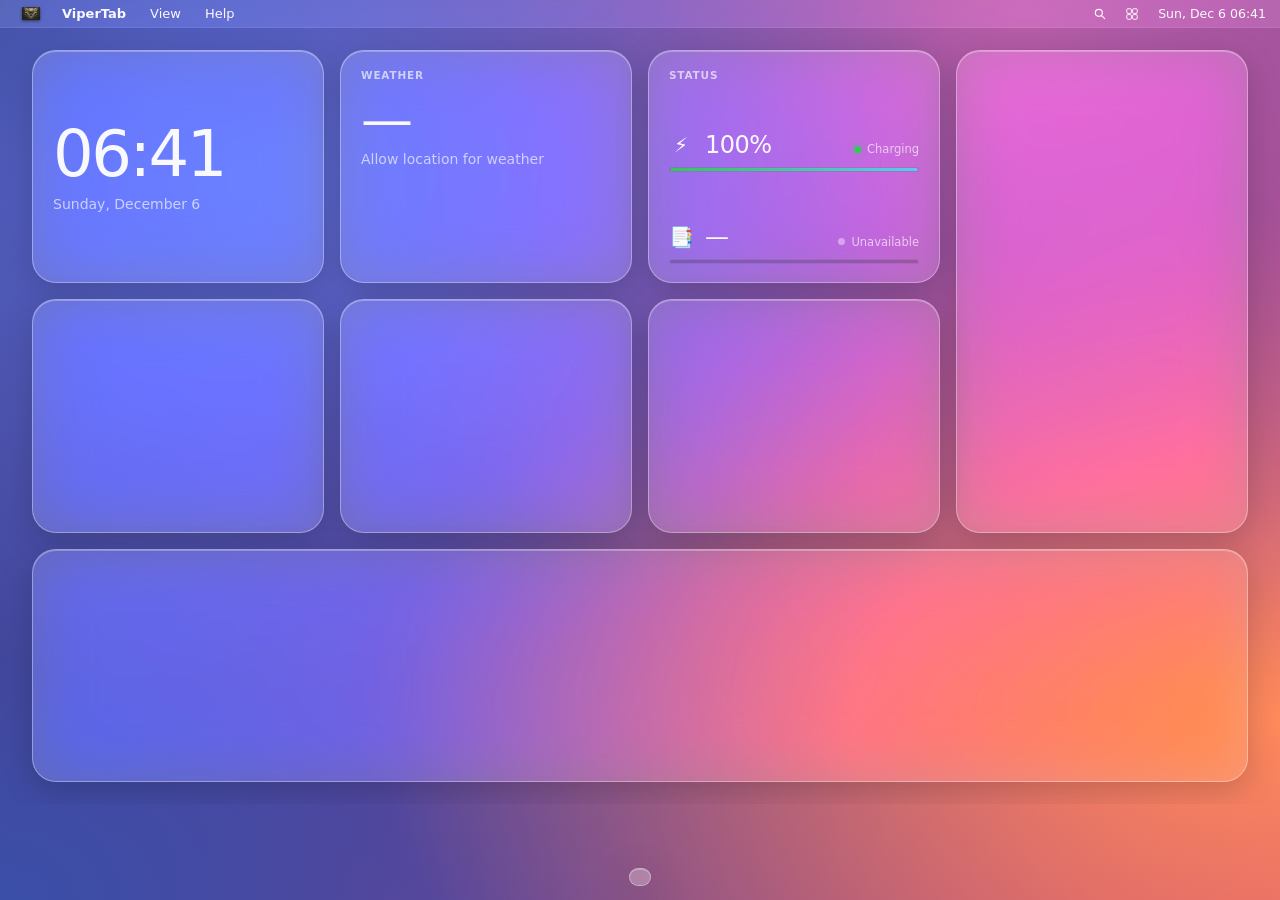
==== newtab.html @ 9b6b4aed "Initial commit: ViperTab v1.2.1" ====
<!DOCTYPE html>
<html lang="en" data-theme="glass">
<head>
    <meta charset="UTF-8">
    <title>New Tab</title>
    <link rel="icon" type="image/png" href="icons/favicon.png">
    <link rel="stylesheet" href="style.css">
</head>
<body>
    <div class="wallpaper" id="wallpaper"></div>

    <header class="menu-bar">
        <div class="menu-left">
            <button class="menu-item apple-btn" id="apple-btn" title="ViperShard">
                <img src="icons/vipershard-logo.png" class="brand-logo" alt="ViperShard">
            </button>
            <button class="menu-item bold" id="brand-btn">ViperTab</button>
            <button class="menu-item" data-menu="view">View</button>
            <button class="menu-item" data-menu="help">Help</button>
        </div>
        <div class="menu-right">
            <button class="menu-icon" id="search-btn" title="Spotlight (press /)">
                <svg viewBox="0 0 24 24" width="14" height="14" aria-hidden="true">
                    <path fill="none" stroke="currentColor" stroke-width="2" stroke-linecap="round" d="M10 4a6 6 0 1 0 0 12 6 6 0 0 0 0-12zm0 0v0m4.5 10.5L20 20"/>
                </svg>
            </button>
            <button class="menu-icon" id="control-btn" title="Control Center">
                <svg viewBox="0 0 24 24" width="14" height="14" aria-hidden="true">
                    <rect x="3" y="3" width="8" height="8" rx="2" fill="none" stroke="currentColor" stroke-width="1.6"/>
                    <rect x="13" y="3" width="8" height="8" rx="2" fill="none" stroke="currentColor" stroke-width="1.6"/>
                    <rect x="3" y="13" width="8" height="8" rx="2" fill="none" stroke="currentColor" stroke-width="1.6"/>
                    <rect x="13" y="13" width="8" height="8" rx="2" fill="none" stroke="currentColor" stroke-width="1.6"/>
                </svg>
            </button>
            <span class="menu-clock" id="menu-clock">—</span>
        </div>
    </header>

    <div class="dropdown-menu" id="menu-view" hidden>
        <button class="menu-row" data-action="theme-cycle"><span>Cycle Theme</span><span class="kbd" id="theme-current">Glass</span></button>
        <button class="menu-row" data-action="time-toggle"><span>Toggle 12 / 24-Hour</span><span class="kbd" id="time-current">24h</span></button>
        <button class="menu-row" data-action="temp-toggle"><span>Toggle °F / °C</span><span class="kbd" id="temp-current">°F</span></button>
        <div class="menu-sep"></div>
        <button class="menu-row" data-action="widgets"><span>Edit Widgets…</span></button>
        <button class="menu-row" data-action="visualizer-toggle"><span>Toggle Sound Visualizer</span></button>
        <button class="menu-row" data-action="reset-wallpaper"><span>Reset Wallpaper</span></button>
        <div class="menu-sep"></div>
        <button class="menu-row" data-action="settings-open"><span>Control Center…</span></button>
    </div>

    <div class="dropdown-menu" id="menu-help" hidden>
        <button class="menu-row" data-action="shortcuts"><span>Keyboard Shortcuts</span><span class="kbd">/</span></button>
        <button class="menu-row" data-action="spotlight"><span>Open Spotlight</span><span class="kbd">⌘K</span></button>
        <div class="menu-sep"></div>
        <button class="menu-row" data-action="tips"><span>Tips & Features</span></button>
        <button class="menu-row" data-action="about"><span>About ViperTab</span></button>
    </div>

    <div class="overlay info-overlay" id="info-modal" hidden>
        <div class="info-box">
            <div class="info-header">
                <span id="info-title">Title</span>
                <button class="info-close" id="info-close" title="Close">×</button>
            </div>
            <div class="info-body" id="info-body"></div>
        </div>
    </div>

    <div class="update-banner" id="update-banner" hidden>
        <span class="badge">Update</span>
        <span class="upd-msg">A new version is available</span>
        <span class="upd-version">v—</span>
        <a class="upd-link" href="#" target="_blank" rel="noopener noreferrer">Download →</a>
        <button class="upd-close" title="Dismiss">×</button>
    </div>

    <main class="desktop">
        <div class="widget-grid">
            <section class="widget" data-slot="slot1"></section>
            <section class="widget" data-slot="slot2"></section>
            <section class="widget" data-slot="slot3"></section>
            <section class="widget" data-slot="slot4"></section>
            <section class="widget" data-slot="slot5"></section>
            <section class="widget" data-slot="slot6"></section>
            <section class="widget" data-slot="slot7"></section>
            <section class="widget" data-slot="slot8"></section>
        </div>
    </main>

    <nav class="dock" id="dock"></nav>

    <div class="overlay spotlight-overlay" id="spotlight" hidden>
        <div class="spotlight-box">
            <input type="text" id="spotlight-input" placeholder="Spotlight Search" autocomplete="off" spellcheck="false">
            <ul id="spotlight-results"></ul>
        </div>
    </div>

    <div class="overlay settings-overlay" id="settings" hidden>
        <div class="settings-box">
            <div class="settings-header">
                <img src="icons/vipershard-logo.png" class="settings-logo" alt="">
                <span>Control Center</span>
            </div>

            <div class="setting-row">
                <label>Widgets</label>
                <div class="widget-picker" id="widget-picker"></div>
                <div class="row-actions" style="margin-top:8px;">
                    <button id="layout-reset">Reset Default Layout</button>
                </div>
            </div>

            <div class="setting-row">
                <label>Theme</label>
                <div class="seg-toggle" id="theme-toggle">
                    <button data-theme="glass">Glass</button>
                    <button data-theme="light">Light</button>
                    <button data-theme="oled">OLED</button>
                </div>
            </div>

            <div class="setting-row">
                <label>Wallpaper</label>
                <div class="wallpaper-grid" id="wallpaper-grid"></div>
                <div class="row-actions" style="margin-top:8px;">
                    <button id="wallpaper-upload-btn">Upload Image</button>
                </div>
                <input type="file" id="wallpaper-file" accept="image/*" hidden>
            </div>

            <div class="setting-row">
                <label>Dock Items</label>
                <ul id="dock-editor"></ul>
                <button id="dock-add" class="add-btn">+ Add Item</button>
            </div>

            <div class="setting-row">
                <label>Time Format</label>
                <div class="seg-toggle" id="time-format">
                    <button data-fmt="24">24h</button>
                    <button data-fmt="12">12h</button>
                </div>
            </div>

            <div class="setting-row">
                <label>Temperature Unit</label>
                <div class="seg-toggle" id="temp-unit">
                    <button data-unit="fahrenheit">°F</button>
                    <button data-unit="celsius">°C</button>
                </div>
            </div>

            <div class="settings-footer">
                <span>ViperTab v1.2.0</span>
                <span class="hint">Press <kbd>/</kbd> for Spotlight</span>
            </div>
        </div>
    </div>

    <script src="script.js"></script>
</body>
</html>
---- style.css ----
/* === ViperTab — Apple Glass UI === */

* { box-sizing: border-box; }

:root {
    --glass-bg: rgba(255, 255, 255, 0.18);
    --glass-bg-strong: rgba(255, 255, 255, 0.28);
    --glass-border: rgba(255, 255, 255, 0.35);
    --glass-border-soft: rgba(255, 255, 255, 0.18);
    --text: rgba(255, 255, 255, 0.96);
    --text-dim: rgba(255, 255, 255, 0.65);
    --text-faint: rgba(255, 255, 255, 0.4);
    --shadow-md: 0 8px 32px rgba(0, 0, 0, 0.18);
    --shadow-lg: 0 18px 50px rgba(0, 0, 0, 0.32);
    --inner-glow: inset 0 1px 0 rgba(255, 255, 255, 0.28);
    --canvas-bg: rgba(0, 0, 0, 0.18);
    --canvas-border: rgba(255, 255, 255, 0.12);
    --radius-lg: 24px;
    --radius-md: 14px;
    --radius-sm: 8px;
    --accent: #ff9f0a;
}

[data-theme="light"] {
    --glass-bg: rgba(255, 255, 255, 0.55);
    --glass-bg-strong: rgba(255, 255, 255, 0.72);
    --glass-border: rgba(255, 255, 255, 0.7);
    --glass-border-soft: rgba(255, 255, 255, 0.4);
    --text: rgba(20, 20, 24, 0.88);
    --text-dim: rgba(20, 20, 24, 0.6);
    --text-faint: rgba(20, 20, 24, 0.35);
    --shadow-md: 0 8px 32px rgba(0, 0, 0, 0.12);
    --shadow-lg: 0 18px 50px rgba(0, 0, 0, 0.18);
    --inner-glow: inset 0 1px 0 rgba(255, 255, 255, 0.7);
    --canvas-bg: rgba(0, 0, 0, 0.06);
    --canvas-border: rgba(0, 0, 0, 0.08);
}

[data-theme="oled"] {
    --glass-bg: rgba(28, 28, 30, 0.58);
    --glass-bg-strong: rgba(28, 28, 30, 0.78);
    --glass-border: rgba(255, 255, 255, 0.07);
    --glass-border-soft: rgba(255, 255, 255, 0.04);
    --text: rgba(255, 255, 255, 0.92);
    --text-dim: rgba(255, 255, 255, 0.5);
    --text-faint: rgba(255, 255, 255, 0.3);
    --shadow-md: 0 8px 32px rgba(0, 0, 0, 0.6);
    --shadow-lg: 0 18px 50px rgba(0, 0, 0, 0.8);
    --inner-glow: inset 0 1px 0 rgba(255, 255, 255, 0.04);
    --canvas-bg: rgba(0, 0, 0, 0.4);
    --canvas-border: rgba(255, 255, 255, 0.05);
}

body {
    margin: 0;
    height: 100vh;
    overflow: hidden;
    color: var(--text);
    font-family: -apple-system, BlinkMacSystemFont, "SF Pro Display", "SF Pro Text", "Helvetica Neue", system-ui, sans-serif;
    -webkit-font-smoothing: antialiased;
    user-select: none;
}

/* === Glass form controls — overrides native browser rendering === */
input, select, textarea, button {
    font-family: inherit;
    color: inherit;
}

/* Text inputs */
input[type="text"],
input[type="url"],
input[type="search"],
input[type="email"],
input[type="number"],
input[type="password"],
textarea {
    appearance: none;
    -webkit-appearance: none;
    background: var(--glass-bg-strong);
    border: 1px solid var(--glass-border-soft);
    border-radius: 8px;
    padding: 7px 11px;
    font-size: 13px;
    transition: border-color 0.15s, box-shadow 0.15s;
}
input[type="text"]::placeholder,
input[type="url"]::placeholder,
input[type="search"]::placeholder,
input[type="email"]::placeholder,
textarea::placeholder {
    color: var(--text-faint);
}
input:focus,
textarea:focus,
select:focus {
    outline: none;
    border-color: rgba(72, 137, 240, 0.6);
    box-shadow: 0 0 0 3px rgba(72, 137, 240, 0.18);
}

/* Selects — glass closed state, custom chevron */
select {
    appearance: none;
    -webkit-appearance: none;
    background-color: var(--glass-bg-strong);
    background-image: url("data:image/svg+xml;utf8,<svg xmlns='http://www.w3.org/2000/svg' viewBox='0 0 12 12'><path fill='rgba(255,255,255,0.55)' d='M2.5 4.5L6 8l3.5-3.5z'/></svg>");
    background-repeat: no-repeat;
    background-position: right 8px center;
    background-size: 10px 10px;
    border: 1px solid var(--glass-border-soft);
    border-radius: 8px;
    padding: 6px 26px 6px 11px;
    font-size: 12.5px;
    cursor: pointer;
    transition: border-color 0.15s, background-color 0.15s;
}
select:hover { background-color: var(--glass-border); }
[data-theme="light"] select {
    background-image: url("data:image/svg+xml;utf8,<svg xmlns='http://www.w3.org/2000/svg' viewBox='0 0 12 12'><path fill='rgba(20,20,24,0.55)' d='M2.5 4.5L6 8l3.5-3.5z'/></svg>");
}
select option {
    background: #1c1c1e;
    color: rgba(255, 255, 255, 0.95);
    padding: 6px;
}
[data-theme="light"] select option { background: #f5f5f7; color: rgba(20, 20, 24, 0.92); }

/* Checkboxes */
input[type="checkbox"] {
    appearance: none;
    -webkit-appearance: none;
    width: 16px; height: 16px;
    border: 1px solid var(--glass-border);
    border-radius: 4px;
    background: var(--glass-bg-strong);
    cursor: pointer;
    display: inline-flex;
    align-items: center;
    justify-content: center;
    flex-shrink: 0;
    position: relative;
    transition: background 0.15s, border-color 0.15s;
}
input[type="checkbox"]:hover { border-color: var(--glass-border); }
input[type="checkbox"]:checked {
    background: #34c759;
    border-color: #34c759;
}
input[type="checkbox"]:checked::after {
    content: '';
    width: 5px;
    height: 9px;
    border: solid #fff;
    border-width: 0 2px 2px 0;
    transform: rotate(45deg) translate(-1px, -1px);
}

/* Buttons get a cursor by default; specific button styles handle the rest */
button { cursor: pointer; }

/* === Wallpaper === */
.wallpaper {
    position: fixed;
    inset: 0;
    z-index: -1;
    background:
        radial-gradient(at 20% 20%, #5b6bd6 0%, transparent 50%),
        radial-gradient(at 80% 0%, #b85ea8 0%, transparent 55%),
        radial-gradient(at 100% 80%, #ff8a5b 0%, transparent 50%),
        radial-gradient(at 0% 100%, #3a4ea8 0%, transparent 60%),
        linear-gradient(135deg, #2a3878 0%, #6d3a8e 50%, #c84a78 100%);
    background-size: cover;
    background-position: center;
    background-repeat: no-repeat;
    transition: background-image 0.4s ease;
}

/* === Menu bar === */
.menu-bar {
    position: fixed;
    top: 0; left: 0; right: 0;
    height: 28px;
    display: flex;
    align-items: center;
    justify-content: space-between;
    padding: 0 14px;
    background: rgba(255, 255, 255, 0.12);
    backdrop-filter: blur(40px) saturate(180%);
    -webkit-backdrop-filter: blur(40px) saturate(180%);
    border-bottom: 1px solid rgba(255, 255, 255, 0.08);
    font-size: 13px;
    z-index: 100;
}
[data-theme="light"] .menu-bar { background: rgba(255, 255, 255, 0.5); border-bottom-color: rgba(0,0,0,0.06); }
[data-theme="oled"] .menu-bar { background: rgba(20, 20, 22, 0.7); border-bottom-color: rgba(255,255,255,0.06); }

.menu-left, .menu-right { display: flex; align-items: center; gap: 4px; }

.menu-item, .menu-icon, .apple-btn {
    background: transparent;
    border: none;
    color: inherit;
    font: inherit;
    padding: 3px 10px;
    border-radius: 5px;
    cursor: pointer;
    display: flex;
    align-items: center;
    gap: 6px;
    transition: background 0.15s;
}
.menu-item.bold { font-weight: 600; }
.menu-item:hover, .menu-icon:hover, .apple-btn:hover {
    background: var(--glass-bg-strong);
}
.menu-item.open {
    background: rgba(72, 137, 240, 0.85);
    color: #fff;
}
.menu-icon { padding: 4px 7px; }

.menu-clock {
    margin-left: 8px;
    font-variant-numeric: tabular-nums;
    font-size: 12.5px;
}

/* === Menu bar dropdowns === */
.dropdown-menu {
    position: fixed;
    top: 30px;
    background: var(--glass-bg-strong);
    backdrop-filter: blur(40px) saturate(200%);
    -webkit-backdrop-filter: blur(40px) saturate(200%);
    border: 1px solid var(--glass-border);
    border-radius: 9px;
    box-shadow: 0 12px 40px rgba(0, 0, 0, 0.35), var(--inner-glow);
    padding: 5px;
    min-width: 240px;
    z-index: 150;
    animation: ddIn 0.12s cubic-bezier(0.2, 0.8, 0.2, 1);
}
.dropdown-menu[hidden] { display: none; }
@keyframes ddIn {
    from { opacity: 0; transform: translateY(-4px); }
    to   { opacity: 1; transform: translateY(0); }
}

.menu-row {
    display: flex;
    align-items: center;
    justify-content: space-between;
    width: 100%;
    background: transparent;
    border: none;
    color: inherit;
    font: inherit;
    font-size: 13px;
    padding: 5px 12px;
    border-radius: 5px;
    cursor: pointer;
    text-align: left;
    gap: 16px;
}
.menu-row:hover {
    background: rgba(72, 137, 240, 0.92);
    color: #fff;
}
.menu-row:hover .kbd {
    color: rgba(255, 255, 255, 0.85);
    background: rgba(255, 255, 255, 0.18);
    border-color: rgba(255, 255, 255, 0.25);
}
.menu-row .kbd {
    font-family: ui-monospace, "SF Mono", Menlo, monospace;
    font-size: 11px;
    color: var(--text-faint);
    padding: 1px 6px;
    border-radius: 3px;
    background: var(--glass-border);
    border: 1px solid var(--glass-border-soft);
    flex-shrink: 0;
}
.menu-sep {
    height: 1px;
    background: var(--glass-border-soft);
    margin: 5px 8px;
}

/* Info modal (Shortcuts / About / Tips) */
.info-overlay {
    background: rgba(0, 0, 0, 0.42);
    backdrop-filter: blur(14px);
    display: flex;
    align-items: center;
    justify-content: center;
    z-index: 250;
    animation: fade 0.18s ease;
}
.info-overlay[hidden] { display: none; }

.info-box {
    width: 480px;
    max-width: 90vw;
    max-height: 75vh;
    background: var(--glass-bg-strong);
    backdrop-filter: blur(50px) saturate(200%);
    -webkit-backdrop-filter: blur(50px) saturate(200%);
    border: 1px solid var(--glass-border);
    border-radius: 16px;
    box-shadow: var(--shadow-lg), var(--inner-glow);
    overflow: hidden;
    display: flex;
    flex-direction: column;
}
.info-header {
    display: flex;
    justify-content: space-between;
    align-items: center;
    padding: 14px 18px;
    border-bottom: 1px solid var(--glass-border-soft);
    font-weight: 600;
    font-size: 14px;
}
.info-close {
    background: transparent;
    border: none;
    color: inherit;
    font-size: 20px;
    line-height: 1;
    cursor: pointer;
    width: 26px; height: 26px;
    border-radius: 50%;
    display: flex;
    align-items: center;
    justify-content: center;
    padding: 0;
}
.info-close:hover { background: var(--glass-border); }
.info-body {
    padding: 22px 24px;
    overflow-y: auto;
    flex: 1;
}

.shortcut-table { width: 100%; border-collapse: collapse; }
.shortcut-table td { padding: 7px 0; font-size: 13px; vertical-align: middle; }
.shortcut-table td:first-child { width: 200px; color: var(--text-dim); }
.shortcut-table kbd {
    padding: 2px 8px;
    background: var(--glass-border);
    border-radius: 5px;
    font-family: ui-monospace, "SF Mono", Menlo, monospace;
    font-size: 11.5px;
    border: 1px solid var(--glass-border-soft);
    margin-right: 4px;
    color: var(--text);
}

.about-content { text-align: center; }
.about-logo {
    width: 140px;
    margin-bottom: 14px;
    filter: drop-shadow(0 4px 14px rgba(0, 0, 0, 0.4));
}
.about-content h3 { margin: 0 0 6px; font-size: 18px; font-weight: 600; }
.about-content p { font-size: 13px; color: var(--text-dim); margin: 4px 0; line-height: 1.5; }
.about-content .about-meta { color: var(--text-faint); font-size: 12px; margin-top: 14px; }

.tips-list { list-style: none; padding: 0; margin: 0; }
.tips-list li {
    padding: 8px 0;
    font-size: 13px;
    color: var(--text-dim);
    border-bottom: 1px solid var(--glass-border-soft);
}
.tips-list li:last-child { border-bottom: none; }
.tips-list strong { color: var(--text); font-weight: 600; margin-right: 6px; }

/* === Desktop === */
.desktop {
    position: fixed;
    inset: 28px 0 96px 0;
    overflow: hidden;
    padding: 22px 32px;
    display: flex;
    justify-content: center;
}

.widget-grid {
    display: grid;
    grid-template-columns: repeat(4, 1fr);
    grid-template-rows: 1fr 1fr 1fr;
    grid-template-areas:
        "slot1 slot2 slot3 slot4"
        "slot5 slot6 slot7 slot4"
        "slot8 slot8 slot8 slot8";
    gap: 16px;
    max-width: 1500px;
    width: 100%;
    height: 100%;
}

[data-slot="slot1"] { grid-area: slot1; }
[data-slot="slot2"] { grid-area: slot2; }
[data-slot="slot3"] { grid-area: slot3; }
[data-slot="slot4"] { grid-area: slot4; }
[data-slot="slot5"] { grid-area: slot5; }
[data-slot="slot6"] { grid-area: slot6; }
[data-slot="slot7"] { grid-area: slot7; }
[data-slot="slot8"] { grid-area: slot8; }

/* === Glass widget === */
.widget {
    background: var(--glass-bg);
    backdrop-filter: blur(30px) saturate(180%);
    -webkit-backdrop-filter: blur(30px) saturate(180%);
    border: 1px solid var(--glass-border);
    border-radius: var(--radius-lg);
    padding: 18px 20px;
    box-shadow: var(--shadow-md), var(--inner-glow);
    min-height: 0;
    overflow: hidden;
    display: flex;
    flex-direction: column;
    /* No transform on hover — backdrop-filter rasterizes inconsistently
       under transforms in Chromium and the glass appears opaque. */
    transition: box-shadow 0.25s ease, border-color 0.25s ease;
    will-change: box-shadow;
}
.widget:hover {
    border-color: var(--glass-border);
    box-shadow: var(--shadow-lg), var(--inner-glow);
}

.widget-label {
    font-size: 10.5px;
    text-transform: uppercase;
    letter-spacing: 0.8px;
    font-weight: 600;
    color: var(--text-dim);
    margin-bottom: 12px;
    display: flex;
    justify-content: space-between;
    align-items: center;
    gap: 8px;
}

/* Clock widget */
.clock-widget { justify-content: center; align-items: flex-start; }
.widget-time {
    font-size: 64px;
    font-weight: 200;
    letter-spacing: -2.5px;
    line-height: 1;
    font-variant-numeric: tabular-nums;
}
.widget-date { font-size: 14px; color: var(--text-dim); margin-top: 10px; }

/* Weather */
.weather-temp { font-size: 52px; font-weight: 200; line-height: 1; letter-spacing: -1.5px; }
.weather-cond { font-size: 14px; color: var(--text-dim); margin-top: 6px; }
.weather-loc { font-size: 12px; color: var(--text-faint); margin-top: auto; }

/* Notes */
.notes-widget textarea,
.notes-area {
    flex: 1;
    min-height: 0;
    background: transparent !important;
    border: none !important;
    outline: none;
    box-shadow: none !important;
    color: inherit;
    font-family: inherit;
    font-size: 14px;
    line-height: 1.55;
    resize: none;
    padding: 0 !important;
}
.notes-widget textarea::placeholder,
.notes-area::placeholder { color: var(--text-faint); }
.notes-widget textarea:focus,
.notes-area:focus {
    border: none !important;
    box-shadow: none !important;
}

/* Calculator */
.calc-display {
    font-size: clamp(26px, 3.8vh, 36px);
    font-weight: 200;
    text-align: right;
    padding: clamp(4px, 0.8vh, 10px) 8px clamp(8px, 1.2vh, 14px);
    margin-bottom: clamp(8px, 1.2vh, 14px);
    font-variant-numeric: tabular-nums;
    letter-spacing: -0.8px;
    overflow: hidden;
    text-overflow: ellipsis;
    white-space: nowrap;
    border-bottom: 1px solid var(--glass-border-soft);
    flex-shrink: 0;
    line-height: 1.1;
}
.calc-keys {
    display: grid;
    grid-template-columns: repeat(4, 1fr);
    grid-template-rows: repeat(5, 1fr);
    gap: clamp(5px, 0.9vh, 9px);
    flex: 0 1 auto;
    min-height: 0;
    aspect-ratio: 4 / 5;
    width: 100%;
    max-width: 100%;
    max-height: 100%;
    align-self: center;
    margin: 0 auto;
    place-content: center;
}
.calc-keys button {
    background: var(--glass-bg-strong);
    border: 1px solid var(--glass-border-soft);
    border-radius: 50%;
    color: inherit;
    font-size: clamp(14px, 1.8vh, 17px);
    font-weight: 400;
    padding: 0;
    min-height: 0;
    aspect-ratio: 1 / 1;
    width: 100%;
    height: 100%;
    transition: background 0.12s, transform 0.08s;
    box-shadow: inset 0 1px 0 rgba(255, 255, 255, 0.08);
}
.calc-keys button:hover { background: var(--glass-border); }
.calc-keys button:active { transform: scale(0.92); }
.calc-keys button.op {
    background: rgba(255, 159, 10, 0.7);
    border-color: rgba(255, 159, 10, 0.4);
    color: #fff;
    font-weight: 500;
}
.calc-keys button.op:hover { background: rgba(255, 159, 10, 0.9); }
.calc-keys button.fn { background: var(--glass-border); }
.calc-keys button.zero {
    grid-column: span 2;
    aspect-ratio: 2 / 1;
    border-radius: 999px;
}

/* World clocks */
.tz-grid { display: flex; flex-direction: column; gap: 12px; }
.tz {
    display: flex;
    justify-content: space-between;
    align-items: baseline;
    padding-bottom: 8px;
    border-bottom: 1px solid var(--glass-border-soft);
}
.tz:last-child { border-bottom: none; padding-bottom: 0; }
.tz-city { color: var(--text-dim); font-size: 13px; }
.tz span:last-child { font-size: 18px; font-variant-numeric: tabular-nums; font-weight: 300; }

/* Recent */
.recent-widget ul {
    list-style: none;
    padding: 0; margin: 0;
    flex: 1;
    min-height: 0;
    overflow-y: auto;
}
.recent-widget li {
    padding: 8px 0;
    font-size: 13px;
    cursor: pointer;
    color: var(--text-dim);
    border-bottom: 1px solid var(--glass-border-soft);
    overflow: hidden;
    text-overflow: ellipsis;
    white-space: nowrap;
    transition: color 0.12s;
}
.recent-widget li:hover { color: var(--text); }
.recent-widget li.recent-empty { color: var(--text-faint); cursor: default; }
.recent-widget li.recent-empty:hover { color: var(--text-faint); }

/* === Visualizer === */
.visualizer-widget {
    min-height: 0;
}
.viz-controls {
    display: flex;
    gap: 6px;
    align-items: center;
}
.viz-select {
    background-color: var(--glass-bg-strong);
    border: 1px solid var(--glass-border-soft);
    border-radius: 6px;
    color: inherit;
    font-size: 11px;
    padding: 3px 22px 3px 8px;
    background-position: right 5px center;
    cursor: pointer;
    text-transform: none;
    letter-spacing: 0;
    font-weight: 500;
}
.viz-select:focus { outline: 1px solid var(--glass-border); }
.viz-btn {
    background: var(--glass-bg-strong);
    border: 1px solid var(--glass-border-soft);
    border-radius: 50%;
    width: 26px; height: 26px;
    color: inherit;
    cursor: pointer;
    display: flex;
    align-items: center;
    justify-content: center;
    padding: 0;
    transition: background 0.15s, transform 0.08s;
}
.viz-btn:hover { background: var(--glass-border); }
.viz-btn:active { transform: scale(0.92); }
.viz-btn.active {
    background: rgba(255, 159, 10, 0.65);
    border-color: rgba(255, 159, 10, 0.4);
    color: #fff;
}
.viz-canvas {
    flex: 1;
    width: 100%;
    min-height: 0;
    background: var(--canvas-bg);
    border: 1px solid var(--canvas-border);
    border-radius: 14px;
    display: block;
}
.viz-status {
    font-size: 11px;
    color: var(--text-faint);
    margin-top: 8px;
    text-align: center;
    letter-spacing: 0.3px;
}

/* === Dock === */
.dock {
    position: fixed;
    bottom: 14px;
    left: 50%;
    transform: translateX(-50%);
    display: flex;
    align-items: flex-end;
    gap: 6px;
    padding: 8px 10px;
    background: var(--glass-bg-strong);
    backdrop-filter: blur(40px) saturate(200%);
    -webkit-backdrop-filter: blur(40px) saturate(200%);
    border: 1px solid var(--glass-border);
    border-radius: 22px;
    box-shadow: 0 14px 44px rgba(0, 0, 0, 0.3), var(--inner-glow);
    z-index: 90;
    max-width: calc(100vw - 24px);
    overflow-x: auto;
}
.dock::-webkit-scrollbar { display: none; }

.dock-item {
    width: 54px; height: 54px;
    display: flex; align-items: center; justify-content: center;
    background: rgba(255, 255, 255, 0.18);
    border: 1px solid rgba(255, 255, 255, 0.18);
    border-radius: 14px;
    font-size: 28px;
    cursor: pointer;
    text-decoration: none;
    color: inherit;
    transition: transform 0.18s cubic-bezier(0.34, 1.56, 0.64, 1), background 0.18s;
    flex-shrink: 0;
    position: relative;
    overflow: hidden;
    box-shadow: inset 0 1px 0 rgba(255, 255, 255, 0.18);
}
[data-theme="light"] .dock-item {
    background: rgba(255, 255, 255, 0.55);
    border-color: rgba(255, 255, 255, 0.7);
}
[data-theme="oled"] .dock-item {
    background: rgba(255, 255, 255, 0.06);
    border-color: rgba(255, 255, 255, 0.08);
}
.dock-item img {
    width: 72%;
    height: 72%;
    object-fit: contain;
    pointer-events: none;
    -webkit-user-drag: none;
    user-select: none;
}
.dock-item .dock-emoji {
    font-size: 28px;
    line-height: 1;
}
.dock-item:hover {
    transform: scale(1.18) translateY(-8px);
    background: var(--glass-bg-strong);
}
.dock-item::after {
    content: attr(title);
    position: absolute;
    bottom: calc(100% + 10px);
    left: 50%;
    transform: translateX(-50%);
    padding: 4px 10px;
    background: rgba(0, 0, 0, 0.6);
    backdrop-filter: blur(20px);
    border-radius: 6px;
    font-size: 11px;
    white-space: nowrap;
    opacity: 0;
    pointer-events: none;
    transition: opacity 0.18s;
    color: #fff;
}
.dock-item:hover::after { opacity: 1; }

.dock-divider {
    width: 1px;
    height: 36px;
    background: var(--glass-border-soft);
    margin: 0 4px;
    align-self: center;
    flex-shrink: 0;
}

/* === Overlays === */
.overlay {
    position: fixed;
    inset: 0;
    z-index: 200;
}
.overlay[hidden] { display: none; }

/* Spotlight */
.spotlight-overlay {
    background: rgba(0, 0, 0, 0.32);
    backdrop-filter: blur(16px);
    display: flex;
    justify-content: center;
    padding-top: 16vh;
    animation: fade 0.18s ease;
}
@keyframes fade { from { opacity: 0; } to { opacity: 1; } }

.spotlight-box {
    width: 640px;
    max-width: 90vw;
    max-height: 60vh;
    background: var(--glass-bg-strong);
    backdrop-filter: blur(50px) saturate(220%);
    -webkit-backdrop-filter: blur(50px) saturate(220%);
    border: 1px solid var(--glass-border);
    border-radius: 18px;
    box-shadow: 0 28px 80px rgba(0, 0, 0, 0.45), var(--inner-glow);
    overflow: hidden;
    display: flex;
    flex-direction: column;
    align-self: flex-start;
}

#spotlight-input {
    width: 100%;
    padding: 18px 24px;
    background: transparent;
    border: none;
    outline: none;
    color: inherit;
    font: inherit;
    font-size: 22px;
    font-weight: 300;
    border-bottom: 1px solid var(--glass-border-soft);
}
#spotlight-input::placeholder { color: var(--text-faint); }
#spotlight-input:focus { box-shadow: none; border: none; border-bottom: 1px solid var(--glass-border-soft); }

#spotlight-results {
    list-style: none;
    margin: 0; padding: 6px 0;
    overflow-y: auto;
    flex: 1;
}
#spotlight-results li {
    padding: 10px 22px;
    cursor: pointer;
    font-size: 14px;
    display: flex;
    align-items: center;
    gap: 12px;
}
#spotlight-results li.selected,
#spotlight-results li:hover {
    background: var(--glass-border);
}
#spotlight-results .res-icon { font-size: 16px; flex-shrink: 0; width: 22px; text-align: center; }
#spotlight-results .res-label { flex: 1; overflow: hidden; text-overflow: ellipsis; white-space: nowrap; }
#spotlight-results .res-sub { color: var(--text-faint); font-size: 12px; max-width: 220px; overflow: hidden; text-overflow: ellipsis; white-space: nowrap; }
#spotlight-results .res-tag {
    font-size: 10px;
    padding: 2px 6px;
    border-radius: 4px;
    background: var(--glass-border);
    color: var(--text-dim);
    text-transform: uppercase;
    letter-spacing: 0.5px;
}

/* Settings */
.settings-overlay {
    background: transparent;
    pointer-events: none;
}
.settings-box {
    pointer-events: auto;
    position: absolute;
    top: 36px;
    right: 14px;
    width: 320px;
    max-height: calc(100vh - 60px);
    overflow-y: auto;
    padding: 18px;
    background: var(--glass-bg-strong);
    backdrop-filter: blur(50px) saturate(200%);
    -webkit-backdrop-filter: blur(50px) saturate(200%);
    border: 1px solid var(--glass-border);
    border-radius: 16px;
    box-shadow: var(--shadow-lg), var(--inner-glow);
    animation: slideDown 0.2s cubic-bezier(0.2, 0.8, 0.2, 1);
}
@keyframes slideDown { from { opacity: 0; transform: translateY(-8px); } to { opacity: 1; transform: translateY(0); } }

.settings-header {
    display: flex;
    align-items: center;
    gap: 9px;
    font-size: 13px;
    font-weight: 600;
    margin-bottom: 14px;
    text-transform: uppercase;
    letter-spacing: 0.5px;
    color: var(--text-dim);
}
.settings-logo {
    width: 22px;
    height: 22px;
    object-fit: contain;
    filter: drop-shadow(0 1px 2px rgba(0, 0, 0, 0.4));
}

.brand-logo {
    width: 18px;
    height: 18px;
    object-fit: contain;
    display: block;
    filter: drop-shadow(0 1px 1.5px rgba(0, 0, 0, 0.5));
}
.apple-btn { padding: 2px 8px; }

.setting-row { margin-bottom: 16px; }
.setting-row label {
    display: block;
    font-size: 12px;
    color: var(--text-dim);
    margin-bottom: 8px;
}

.setting-row button, .add-btn {
    background: var(--glass-border);
    border: 1px solid var(--glass-border-soft);
    border-radius: var(--radius-sm);
    color: inherit;
    padding: 6px 12px;
    cursor: pointer;
    font-family: inherit;
    font-size: 12.5px;
    transition: background 0.12s;
}
.setting-row button:hover, .add-btn:hover { background: var(--glass-bg-strong); }

.row-actions { display: flex; gap: 6px; }

/* Wallpaper preset grid */
.wallpaper-grid {
    display: grid;
    grid-template-columns: repeat(3, 1fr);
    gap: 6px;
}
.wallpaper-preview {
    height: 44px;
    border-radius: 8px;
    cursor: pointer;
    border: 2px solid transparent;
    background-size: cover;
    background-position: center;
    transition: border-color 0.15s, transform 0.12s;
    position: relative;
    overflow: hidden;
}
.wallpaper-preview:hover { transform: scale(1.04); }
.wallpaper-preview.active { border-color: var(--text); }
.wallpaper-preview .wp-name {
    position: absolute;
    bottom: 2px;
    left: 4px;
    font-size: 9px;
    color: rgba(255,255,255,0.85);
    text-shadow: 0 1px 2px rgba(0,0,0,0.7);
    letter-spacing: 0.3px;
    font-weight: 500;
}

#dock-editor {
    list-style: none;
    padding: 0; margin: 0 0 8px;
    display: flex;
    flex-direction: column;
    gap: 6px;
    max-height: 240px;
    overflow-y: auto;
}
.dock-row {
    display: flex;
    gap: 4px;
    align-items: center;
}
.dock-row input {
    background: var(--glass-border);
    border: 1px solid var(--glass-border-soft);
    border-radius: 6px;
    color: inherit;
    padding: 4px 6px;
    font-family: inherit;
    font-size: 12px;
    min-width: 0;
}
.dock-row input::placeholder { color: var(--text-faint); }
.dock-row input:focus { outline: 1px solid var(--glass-border); }
.dock-row .icon-input { width: 50px; text-align: center; font-style: italic; }
.dock-row .name-input { width: 70px; }
.dock-row .url-input { flex: 1; }
.dock-row .del-btn {
    width: 22px; height: 22px;
    padding: 0;
    border-radius: 50%;
    font-size: 14px;
    line-height: 1;
}

.add-btn { width: 100%; }

.seg-toggle {
    display: flex;
    background: rgba(0, 0, 0, 0.18);
    border-radius: 8px;
    padding: 2px;
    border: 1px solid var(--glass-border-soft);
}
[data-theme="light"] .seg-toggle { background: rgba(0, 0, 0, 0.06); }
.seg-toggle button {
    flex: 1;
    background: transparent;
    border: none;
    border-radius: 6px;
    padding: 5px 0;
    font-size: 12px;
    color: var(--text-dim);
}
.seg-toggle button.active {
    background: var(--glass-bg-strong);
    color: var(--text);
}

.settings-footer {
    display: flex;
    justify-content: space-between;
    align-items: center;
    margin-top: 6px;
    padding-top: 12px;
    border-top: 1px solid var(--glass-border-soft);
    font-size: 11px;
    color: var(--text-faint);
}
.settings-footer kbd {
    padding: 1px 5px;
    background: var(--glass-border);
    border-radius: 3px;
    border: 1px solid var(--glass-border-soft);
    font-family: ui-monospace, monospace;
    font-size: 10.5px;
}

/* === Pomodoro === */
.pomo-mode {
    font-size: 10px;
    padding: 2px 7px;
    border-radius: 4px;
    background: rgba(255, 69, 58, 0.4);
    color: #fff;
    text-transform: none;
    letter-spacing: 0.3px;
    font-weight: 600;
}
.pomo-display {
    position: relative;
    flex: 1;
    display: flex;
    align-items: center;
    justify-content: center;
    margin: 6px 0;
    min-height: 0;
}
.pomo-ring {
    width: clamp(96px, 18vh, 150px);
    height: clamp(96px, 18vh, 150px);
    transform: rotate(-90deg);
}
.pomo-ring-bg, .pomo-ring-fg { fill: none; stroke-width: 5; }
.pomo-ring-bg { stroke: var(--glass-border-soft); }
.pomo-ring-fg {
    stroke: #ff453a;
    stroke-linecap: round;
    transition: stroke-dashoffset 1s linear, stroke 0.3s;
}
.pomo-time {
    position: absolute;
    font-size: 24px;
    font-weight: 200;
    font-variant-numeric: tabular-nums;
    letter-spacing: -0.5px;
}
.pomo-controls {
    display: flex;
    gap: 8px;
    justify-content: center;
    margin-top: auto;
}
.pomo-btn {
    background: var(--glass-bg-strong);
    border: 1px solid var(--glass-border-soft);
    border-radius: 50%;
    width: 34px; height: 34px;
    color: inherit;
    font-size: 13px;
    cursor: pointer;
    display: flex; align-items: center; justify-content: center;
}
.pomo-btn:hover { background: var(--glass-border); }

/* === To-do === */
.todo-add { margin-bottom: 8px; flex-shrink: 0; }
.todo-input {
    width: 100%;
    background: var(--glass-bg-strong);
    border: 1px solid var(--glass-border-soft);
    border-radius: 8px;
    color: inherit;
    font: inherit;
    font-size: 13px;
    padding: 6px 10px;
}
.todo-input:focus { outline: 1px solid var(--glass-border); }
.todo-input::placeholder { color: var(--text-faint); }

.todo-list {
    list-style: none;
    padding: 0; margin: 0;
    flex: 1; min-height: 0;
    overflow-y: auto;
}
.todo-item {
    display: flex;
    align-items: center;
    gap: 9px;
    padding: 5px 2px;
    font-size: 13px;
    border-bottom: 1px solid var(--glass-border-soft);
}
.todo-item:last-child { border-bottom: none; }
.todo-item input[type="checkbox"] {
    width: 14px; height: 14px;
    accent-color: #34c759;
    cursor: pointer;
    flex-shrink: 0;
}
.todo-text { flex: 1; min-width: 0; overflow: hidden; text-overflow: ellipsis; white-space: nowrap; }
.todo-item.done .todo-text { text-decoration: line-through; opacity: 0.5; }
.todo-del {
    background: transparent;
    border: none;
    color: var(--text-faint);
    font-size: 16px;
    line-height: 1;
    cursor: pointer;
    width: 20px; height: 20px;
    border-radius: 50%;
    display: flex; align-items: center; justify-content: center;
    flex-shrink: 0;
}
.todo-del:hover { background: var(--glass-border); color: var(--text); }

/* === Ticker (crypto / stocks) === */
.ticker-list {
    list-style: none;
    padding: 0; margin: 0;
    flex: 1; min-height: 0;
    overflow-y: auto;
}
.ticker-row {
    display: flex;
    align-items: baseline;
    gap: 8px;
    padding: 7px 0;
    border-bottom: 1px solid var(--glass-border-soft);
    font-size: 13px;
}
.ticker-row:last-child { border-bottom: none; }
.ticker-name {
    font-weight: 600;
    min-width: 38px;
    color: var(--text-dim);
    font-size: 11.5px;
    letter-spacing: 0.5px;
}
.ticker-price {
    flex: 1;
    font-variant-numeric: tabular-nums;
}
.ticker-change {
    font-size: 11.5px;
    font-variant-numeric: tabular-nums;
    padding: 1px 7px;
    border-radius: 4px;
    flex-shrink: 0;
}
.ticker-change.up   { color: #34c759; background: rgba(52, 199, 89, 0.15); }
.ticker-change.down { color: #ff453a; background: rgba(255, 69, 58, 0.15); }
.ticker-error {
    color: var(--text-faint);
    font-size: 12px;
    text-align: center;
    padding: 18px 0;
    list-style: none;
}

/* === Quote === */
.quote-text {
    flex: 1; min-height: 0;
    margin: 0; padding: 0;
    font-size: 15px;
    font-style: italic;
    line-height: 1.55;
    color: var(--text);
    overflow-y: auto;
}
.quote-author {
    margin-top: 10px;
    font-size: 12px;
    color: var(--text-dim);
    text-align: right;
    flex-shrink: 0;
}

/* === Stopwatch === */
.sw-time {
    font-size: 30px;
    font-weight: 200;
    font-variant-numeric: tabular-nums;
    letter-spacing: -0.5px;
    text-align: center;
    padding: 8px 0;
}
.sw-controls {
    display: flex;
    gap: 6px;
    justify-content: center;
    margin-bottom: 10px;
    flex-shrink: 0;
}
.sw-btn {
    background: var(--glass-bg-strong);
    border: 1px solid var(--glass-border-soft);
    border-radius: 16px;
    color: inherit;
    font: inherit;
    font-size: 12px;
    padding: 4px 12px;
    cursor: pointer;
}
.sw-btn:hover { background: var(--glass-border); }
.sw-btn.sw-start { background: rgba(52, 199, 89, 0.4); }
.sw-laps {
    list-style: none;
    padding: 0; margin: 0;
    flex: 1; min-height: 0;
    overflow-y: auto;
    counter-reset: lap;
    font-size: 12px;
    font-variant-numeric: tabular-nums;
}
.sw-laps li {
    padding: 4px 0;
    border-bottom: 1px solid var(--glass-border-soft);
    color: var(--text-dim);
    counter-increment: lap;
}
.sw-laps li::before { content: "Lap " counter(lap) "  ·  "; opacity: 0.5; }

/* === Dice === */
.dice-value {
    flex: 1;
    display: flex;
    align-items: center;
    justify-content: center;
    font-size: 64px;
    font-weight: 200;
    font-variant-numeric: tabular-nums;
    letter-spacing: -2px;
    color: var(--text);
}
@keyframes diceRoll {
    0%   { transform: rotate(-15deg) scale(0.5); opacity: 0; }
    100% { transform: rotate(0)      scale(1);   opacity: 1; }
}
.dice-controls {
    display: flex;
    gap: 8px;
    justify-content: center;
    margin-top: auto;
    flex-shrink: 0;
}
.dice-type {
    background-color: var(--glass-bg-strong);
    border: 1px solid var(--glass-border-soft);
    border-radius: 6px;
    padding: 5px 22px 5px 10px;
    background-position: right 5px center;
    color: inherit;
    font-size: 12px;
    cursor: pointer;
}
.dice-roll {
    background: rgba(255, 159, 10, 0.6);
    border: 1px solid rgba(255, 159, 10, 0.4);
    color: #fff;
    font: inherit;
    font-size: 13px;
    font-weight: 500;
    border-radius: 6px;
    padding: 4px 18px;
    cursor: pointer;
}
.dice-roll:hover { background: rgba(255, 159, 10, 0.85); }

/* === Search bar widget === */
.search-form {
    display: flex;
    gap: 6px;
    align-items: center;
    flex-wrap: wrap;
}
.search-engine {
    background-color: var(--glass-bg-strong);
    border: 1px solid var(--glass-border-soft);
    border-radius: 8px;
    padding: 6px 22px 6px 10px;
    background-position: right 6px center;
    color: inherit;
    font-size: 12.5px;
    cursor: pointer;
}
.search-input {
    flex: 1;
    min-width: 100px;
    background: var(--glass-bg-strong);
    border: 1px solid var(--glass-border-soft);
    border-radius: 8px;
    padding: 6px 12px;
    color: inherit;
    font: inherit;
    font-size: 13px;
}
.search-input:focus { outline: 1px solid var(--glass-border); }
.search-input::placeholder { color: var(--text-faint); }
.search-go {
    background: rgba(72, 137, 240, 0.6);
    border: 1px solid rgba(72, 137, 240, 0.4);
    color: #fff;
    font: inherit;
    font-size: 14px;
    border-radius: 8px;
    padding: 6px 12px;
    cursor: pointer;
}
.search-go:hover { background: rgba(72, 137, 240, 0.85); }

/* === APOD === */
.apod-img-wrap {
    flex: 1; min-height: 0;
    display: flex;
    align-items: center;
    justify-content: center;
    margin: 6px 0 8px;
    overflow: hidden;
    border-radius: 12px;
    background: rgba(0, 0, 0, 0.18);
}
.apod-img {
    max-width: 100%;
    max-height: 100%;
    object-fit: cover;
    border-radius: 12px;
}
.apod-title {
    font-size: 12px;
    color: var(--text-dim);
    text-align: center;
    line-height: 1.4;
    flex-shrink: 0;
}

/* === Widget picker (Control Center) === */
.widget-picker {
    display: flex;
    flex-direction: column;
    gap: 6px;
    max-height: 280px;
    overflow-y: auto;
    padding-right: 4px;
}
.slot-row {
    display: flex;
    align-items: center;
    gap: 10px;
    padding: 4px 0;
}
.slot-info { flex: 1; min-width: 0; }
.slot-name {
    font-size: 11px;
    color: var(--text-faint);
    margin-bottom: 3px;
    letter-spacing: 0.3px;
}
.slot-select {
    width: 100%;
    background-color: var(--glass-bg-strong);
    border: 1px solid var(--glass-border-soft);
    border-radius: 6px;
    color: inherit;
    font-size: 12px;
    padding: 5px 24px 5px 10px;
    background-position: right 6px center;
    cursor: pointer;
}
.slot-select:focus { outline: 1px solid var(--glass-border); }

/* === Update banner === */
.update-banner {
    position: fixed;
    top: 36px;
    left: 50%;
    transform: translateX(-50%);
    background: var(--glass-bg-strong);
    backdrop-filter: blur(40px) saturate(200%);
    -webkit-backdrop-filter: blur(40px) saturate(200%);
    border: 1px solid var(--glass-border);
    border-radius: 14px;
    box-shadow: var(--shadow-lg), var(--inner-glow);
    padding: 9px 14px;
    display: flex;
    align-items: center;
    gap: 12px;
    font-size: 13px;
    z-index: 180;
    animation: bannerIn 0.3s cubic-bezier(0.2, 0.8, 0.2, 1);
}
.update-banner[hidden] { display: none; }
@keyframes bannerIn {
    from { opacity: 0; transform: translate(-50%, -10px); }
    to   { opacity: 1; transform: translate(-50%, 0); }
}
.update-banner .badge {
    background: #34c759;
    color: #fff;
    padding: 2px 8px;
    border-radius: 4px;
    font-size: 10px;
    font-weight: 700;
    text-transform: uppercase;
    letter-spacing: 0.5px;
}
.update-banner .upd-msg { color: var(--text); }
.update-banner .upd-version {
    color: var(--text-dim);
    font-variant-numeric: tabular-nums;
    font-size: 12px;
}
.update-banner .upd-link {
    color: #5ac8fa;
    text-decoration: none;
    font-weight: 500;
}
.update-banner .upd-link:hover { text-decoration: underline; }
.update-banner .upd-close {
    background: transparent;
    border: none;
    color: var(--text-faint);
    font-size: 18px;
    cursor: pointer;
    padding: 0 4px;
    line-height: 1;
}
.update-banner .upd-close:hover { color: var(--text); }

/* === Status widget === */
.status-widget { justify-content: space-between; gap: 18px; }
.status-widget .sys-row + .sys-row { margin-top: 14px; }

.sys-stat {
    display: flex;
    align-items: center;
    gap: 12px;
    margin-bottom: 8px;
}
.sys-icon {
    font-size: 20px;
    line-height: 1;
    width: 24px;
    text-align: center;
}
.sys-meta {
    flex: 1;
    display: flex;
    align-items: baseline;
    justify-content: space-between;
    gap: 8px;
}
.sys-val {
    font-size: 24px;
    font-weight: 300;
    font-variant-numeric: tabular-nums;
    letter-spacing: -0.5px;
}
.sys-sub {
    font-size: 11.5px;
    color: var(--text-dim);
    display: inline-flex;
    align-items: center;
    gap: 6px;
    text-transform: none;
    letter-spacing: 0;
}
.sys-sub::before {
    content: '';
    width: 7px;
    height: 7px;
    border-radius: 50%;
    background: var(--text-faint);
    display: inline-block;
    flex-shrink: 0;
}
.sys-sub.health-good::before { background: #34c759; box-shadow: 0 0 6px rgba(52, 199, 89, 0.6); }
.sys-sub.health-ok::before   { background: #ffd60a; box-shadow: 0 0 6px rgba(255, 214, 10, 0.6); }
.sys-sub.health-bad::before  { background: #ff9f0a; box-shadow: 0 0 6px rgba(255, 159, 10, 0.6); }
.sys-sub.health-crit::before { background: #ff3b30; box-shadow: 0 0 6px rgba(255, 59, 48, 0.6); }

.sys-bar {
    height: 5px;
    background: var(--canvas-bg);
    border: 1px solid var(--canvas-border);
    border-radius: 3px;
    overflow: hidden;
}
.sys-bar-fill {
    height: 100%;
    width: 0%;
    background: linear-gradient(90deg, #34c759, #5ac8fa);
    border-radius: 3px;
    transition: width 0.5s ease, background 0.3s ease;
}
.sys-bar-fill.health-ok   { background: linear-gradient(90deg, #34c759, #ffd60a); }
.sys-bar-fill.health-bad  { background: linear-gradient(90deg, #ffd60a, #ff9f0a); }
.sys-bar-fill.health-crit { background: linear-gradient(90deg, #ff9f0a, #ff3b30); }

/* Scrollbar */
::-webkit-scrollbar { width: 6px; height: 6px; }
::-webkit-scrollbar-thumb { background: var(--glass-border); border-radius: 3px; }
::-webkit-scrollbar-thumb:hover { background: var(--glass-bg-strong); }
::-webkit-scrollbar-track { background: transparent; }

/* Compact viewport — fall back to a single-column scrolling layout */
@media (max-width: 1023px), (max-height: 700px) {
    .desktop {
        overflow-y: auto;
        padding: 16px 16px;
    }
    .widget-grid {
        grid-template-columns: repeat(auto-fit, minmax(260px, 1fr));
        grid-template-rows: auto;
        grid-template-areas: none;
        height: auto;
        max-width: 1280px;
    }
    .clock-widget,
    .weather-widget,
    .status-widget,
    .calc-widget,
    .notes-widget,
    .recent-widget,
    .worldclock-widget,
    .visualizer-widget {
        grid-area: auto;
        min-height: 200px;
    }
    .visualizer-widget { grid-column: span 2; min-height: 240px; }
    .calc-widget { min-height: 320px; }
    .widget { padding: 18px; }
    .widget-time { font-size: 48px; }
}
@media (max-width: 720px) {
    .visualizer-widget { grid-column: span 1; }
}
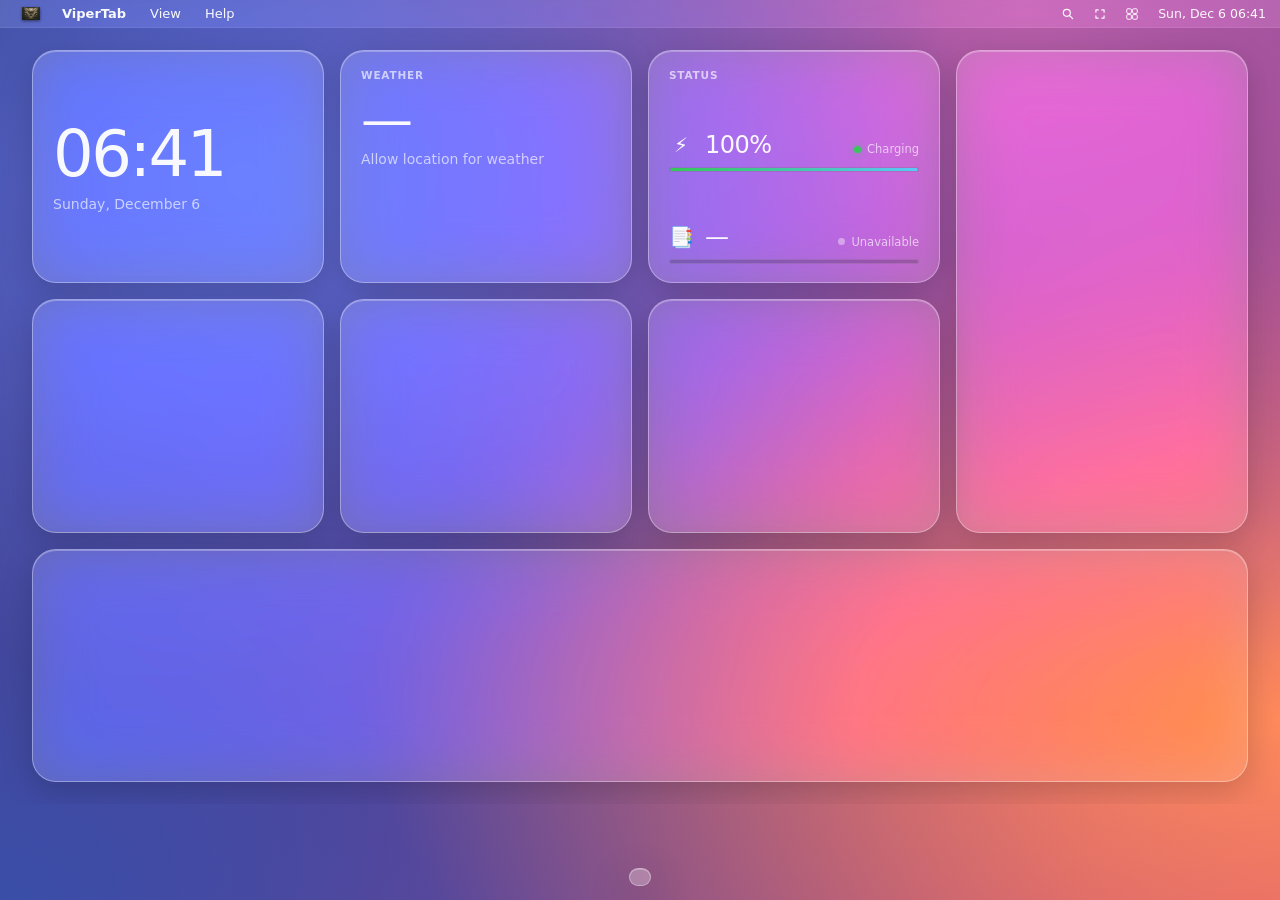
==== commit dbfe2ec3: "Zen: fullscreen toggle button (Zen edition only) — click to expand new tab over the whole browser, E" ====
--- a/newtab.html
+++ b/newtab.html
@@ -22,6 +22,11 @@
             <button class="menu-icon" id="search-btn" title="Spotlight (press /)">
                 <svg viewBox="0 0 24 24" width="14" height="14" aria-hidden="true">
                     <path fill="none" stroke="currentColor" stroke-width="2" stroke-linecap="round" d="M10 4a6 6 0 1 0 0 12 6 6 0 0 0 0-12zm0 0v0m4.5 10.5L20 20"/>
+                </svg>
+            </button>
+            <button class="menu-icon menu-fullscreen" id="fullscreen-btn" title="Toggle fullscreen (Esc to exit)">
+                <svg viewBox="0 0 24 24" width="14" height="14" aria-hidden="true">
+                    <path id="fs-icon-path" fill="none" stroke="currentColor" stroke-width="2" stroke-linecap="round" stroke-linejoin="round" d="M5 9V5h4M19 9V5h-4M5 15v4h4M19 15v4h-4"/>
                 </svg>
             </button>
             <button class="menu-icon" id="control-btn" title="Control Center">
@@ -66,13 +71,7 @@
         </div>
     </div>
 
-    <div class="update-banner" id="update-banner" hidden>
-        <span class="badge">Update</span>
-        <span class="upd-msg">A new version is available</span>
-        <span class="upd-version">v—</span>
-        <a class="upd-link" href="#" target="_blank" rel="noopener noreferrer">Download →</a>
-        <button class="upd-close" title="Dismiss">×</button>
-    </div>
+    <div class="update-banner-stack" id="update-banner-stack"></div>
 
     <main class="desktop">
         <div class="widget-grid">
@@ -113,10 +112,20 @@
 
             <div class="setting-row">
                 <label>Theme</label>
-                <div class="seg-toggle" id="theme-toggle">
+                <div class="seg-toggle seg-toggle-wrap" id="theme-toggle">
                     <button data-theme="glass">Glass</button>
                     <button data-theme="light">Light</button>
                     <button data-theme="oled">OLED</button>
+                    <button data-theme="zen-dark">Zen Dark</button>
+                    <button data-theme="zen-light">Zen Light</button>
+                </div>
+            </div>
+
+            <div class="setting-row" id="zen-settings" hidden>
+                <label>Zen accent color</label>
+                <div class="row-actions">
+                    <input type="color" id="zen-accent" value="#c9a36b" title="Pick any accent">
+                    <button id="zen-accent-reset">Reset to gold</button>
                 </div>
             </div>
 
@@ -144,6 +153,14 @@
             </div>
 
             <div class="setting-row">
+                <label>Clock Style</label>
+                <div class="seg-toggle" id="clock-style">
+                    <button data-style="digital">Digital</button>
+                    <button data-style="analog">Analog</button>
+                </div>
+            </div>
+
+            <div class="setting-row">
                 <label>Temperature Unit</label>
                 <div class="seg-toggle" id="temp-unit">
                     <button data-unit="fahrenheit">°F</button>
--- a/style.css
+++ b/style.css
@@ -1,4 +1,4 @@
-/* === ViperTab — Apple Glass UI === */
+/* === ViperTab — Glass UI === */
 
 * { box-sizing: border-box; }
 
@@ -51,6 +51,398 @@
     --canvas-border: rgba(255, 255, 255, 0.05);
 }
 
+/* === Zen themes — minimal, B/W/gold palette === */
+[data-theme="zen-dark"] {
+    --glass-bg: transparent;
+    --glass-bg-strong: rgba(255, 255, 255, 0.04);
+    --glass-border: transparent;
+    --glass-border-soft: rgba(255, 255, 255, 0.06);
+    --text: rgba(255, 255, 255, 0.96);
+    --text-dim: rgba(255, 255, 255, 0.55);
+    --text-faint: rgba(255, 255, 255, 0.3);
+    --shadow-md: none;
+    --shadow-lg: none;
+    --inner-glow: none;
+    --canvas-bg: rgba(255, 255, 255, 0.03);
+    --canvas-border: rgba(255, 255, 255, 0.06);
+    --accent: var(--zen-accent, #c9a36b);
+    --radius-lg: 0;
+    --radius-md: 0;
+    --radius-sm: 0;
+}
+[data-theme="zen-dark"] body { background: #000; }
+
+[data-theme="zen-light"] {
+    --glass-bg: transparent;
+    --glass-bg-strong: rgba(0, 0, 0, 0.04);
+    --glass-border: transparent;
+    --glass-border-soft: rgba(0, 0, 0, 0.08);
+    --text: rgba(20, 20, 24, 0.92);
+    --text-dim: rgba(20, 20, 24, 0.55);
+    --text-faint: rgba(20, 20, 24, 0.32);
+    --shadow-md: none;
+    --shadow-lg: none;
+    --inner-glow: none;
+    --canvas-bg: rgba(0, 0, 0, 0.03);
+    --canvas-border: rgba(0, 0, 0, 0.08);
+    --accent: var(--zen-accent, #c9a36b);
+    --radius-lg: 0;
+    --radius-md: 0;
+    --radius-sm: 0;
+}
+[data-theme="zen-light"] body { background: #fafaf7; }
+/* Wallpaper presets are honored in Zen — body bg is just the fallback when no
+   wallpaper is set. Picking Sequoia / Aurora / etc. from Control Center works. */
+
+/* Zen edition: reshape the grid — one giant clock + optional secondary */
+[data-edition="zen"] .desktop {
+    overflow: hidden;
+    padding: 24px 36px;
+}
+[data-edition="zen"] .widget-grid {
+    grid-template-columns: 1fr;
+    grid-template-rows: minmax(0, 5fr) minmax(0, 1fr);
+    grid-template-areas:
+        "slot4"
+        "slot7";
+    gap: 0;
+    max-width: 1500px;
+}
+[data-edition="zen"] [data-slot].slot-inactive {
+    display: none !important;
+}
+[data-edition="zen"] .widget {
+    background: transparent !important;
+    border: none !important;
+    box-shadow: none !important;
+    backdrop-filter: none !important;
+    -webkit-backdrop-filter: none !important;
+    padding: 12px 8px;
+    overflow: visible;
+}
+[data-edition="zen"] .widget:hover { border: none !important; box-shadow: none !important; }
+[data-edition="zen"] .widget-label { display: none; }
+
+[data-edition="zen"] [data-slot="slot4"] {
+    display: flex;
+    align-items: center;
+    justify-content: center;
+}
+[data-edition="zen"] [data-slot="slot4"] .clock-widget {
+    align-items: center;
+    text-align: center;
+    background: transparent !important;
+    border: none !important;
+    padding: 0;
+}
+[data-edition="zen"] [data-slot="slot4"] .widget-time {
+    font-size: clamp(120px, 20vw, 320px);
+    font-weight: 100;
+    letter-spacing: -10px;
+    line-height: 1;
+    color: var(--text);
+}
+[data-edition="zen"] [data-slot="slot4"] .widget-date {
+    font-size: clamp(13px, 1.4vw, 18px);
+    margin-top: 24px;
+    color: var(--accent);
+    letter-spacing: 4px;
+    text-transform: uppercase;
+    font-weight: 400;
+    opacity: 0.85;
+}
+
+[data-edition="zen"] [data-slot="slot7"] {
+    display: flex;
+    align-items: center;
+    justify-content: center;
+}
+[data-edition="zen"] [data-slot="slot7"] .widget {
+    text-align: center;
+    align-items: center;
+}
+
+/* Zen: auto-hide menu bar and dock */
+[data-edition="zen"] .menu-bar {
+    transform: translateY(-100%);
+    transition: transform 0.32s cubic-bezier(0.2, 0.8, 0.2, 1);
+    pointer-events: none;
+    background: transparent !important;
+    border-bottom: none !important;
+}
+[data-edition="zen"].zen-show-top .menu-bar,
+[data-edition="zen"] .menu-bar:hover {
+    transform: translateY(0);
+    pointer-events: auto;
+    background: rgba(0, 0, 0, 0.55) !important;
+    backdrop-filter: blur(20px);
+    -webkit-backdrop-filter: blur(20px);
+}
+[data-edition="zen"][data-theme="zen-light"].zen-show-top .menu-bar,
+[data-edition="zen"][data-theme="zen-light"] .menu-bar:hover {
+    background: rgba(255, 255, 255, 0.7) !important;
+}
+
+[data-edition="zen"] .dock {
+    transform: translate(-50%, calc(100% + 30px));
+    transition: transform 0.32s cubic-bezier(0.2, 0.8, 0.2, 1);
+    background: rgba(0, 0, 0, 0.55) !important;
+    border: 1px solid rgba(255, 255, 255, 0.1) !important;
+    backdrop-filter: blur(28px);
+    -webkit-backdrop-filter: blur(28px);
+}
+[data-edition="zen"].zen-show-bottom .dock,
+[data-edition="zen"] .dock:hover {
+    transform: translate(-50%, 0);
+}
+[data-edition="zen"][data-theme="zen-light"] .dock {
+    background: rgba(255, 255, 255, 0.7) !important;
+    border-color: rgba(0, 0, 0, 0.08) !important;
+}
+
+[data-edition="zen"] .menu-clock { color: var(--accent); }
+[data-edition="zen"] .menu-item.bold { color: var(--accent); }
+
+/* Fullscreen button — Zen edition only */
+.menu-fullscreen { display: none; }
+[data-edition="zen"] .menu-fullscreen { display: flex; }
+
+/* Multi-theme seg-toggle wrapping */
+.seg-toggle-wrap { flex-wrap: wrap; gap: 2px; }
+.seg-toggle-wrap button { flex: 1 1 60px; padding: 5px 4px; font-size: 11px; }
+
+/* Color picker styling */
+input[type="color"] {
+    appearance: none;
+    -webkit-appearance: none;
+    width: 36px; height: 28px;
+    background: transparent;
+    border: 1px solid var(--glass-border-soft);
+    border-radius: 6px;
+    cursor: pointer;
+    padding: 2px;
+}
+input[type="color"]::-webkit-color-swatch-wrapper { padding: 0; }
+input[type="color"]::-webkit-color-swatch { border: none; border-radius: 4px; }
+
+/* === Dev theme — terminal / btop aesthetic === */
+[data-theme="dev"] {
+    --glass-bg: #0d1015;
+    --glass-bg-strong: #141821;
+    --glass-border: rgba(201, 163, 107, 0.32);
+    --glass-border-soft: rgba(201, 163, 107, 0.14);
+    --text: rgba(232, 232, 240, 0.94);
+    --text-dim: rgba(232, 232, 240, 0.6);
+    --text-faint: rgba(232, 232, 240, 0.35);
+    --shadow-md: none;
+    --shadow-lg: none;
+    --inner-glow: none;
+    --canvas-bg: #050608;
+    --canvas-border: rgba(201, 163, 107, 0.18);
+    --accent: #c9a36b;
+    --accent-2: #6dd5ed;
+    --radius-lg: 4px;
+    --radius-md: 3px;
+    --radius-sm: 2px;
+}
+
+/* Dot-grid wallpaper — terminal feel regardless of selected wallpaper */
+[data-theme="dev"] .wallpaper::after {
+    content: '';
+    position: absolute;
+    inset: 0;
+    pointer-events: none;
+    background-image: radial-gradient(circle at 1px 1px, rgba(201, 163, 107, 0.06) 1px, transparent 0);
+    background-size: 32px 32px;
+    background-attachment: fixed;
+}
+[data-theme="dev"] body {
+    font-family: ui-monospace, "JetBrains Mono", "SF Mono", Menlo, monospace;
+}
+
+/* Menu bar: solid black-ish, gold accents */
+[data-theme="dev"] .menu-bar {
+    background: rgba(7, 9, 12, 0.96) !important;
+    backdrop-filter: none !important;
+    -webkit-backdrop-filter: none !important;
+    border-bottom: 1px solid var(--glass-border);
+    font-family: ui-monospace, "JetBrains Mono", "SF Mono", Menlo, monospace;
+}
+[data-theme="dev"] .menu-clock { color: var(--accent); }
+[data-theme="dev"] .menu-item.bold { color: var(--accent); }
+
+/* Widgets: solid panels, sharp corners, btop-style bracketed headers */
+[data-theme="dev"] .widget {
+    backdrop-filter: none !important;
+    -webkit-backdrop-filter: none !important;
+    background: var(--glass-bg) !important;
+    border: 1px solid var(--glass-border);
+    border-radius: 4px;
+    box-shadow: none;
+    padding: 0 14px 12px;
+    will-change: auto;
+}
+[data-theme="dev"] .widget:hover {
+    border-color: var(--accent);
+    box-shadow: 0 0 0 1px var(--accent), 0 0 16px rgba(201, 163, 107, 0.08);
+}
+[data-theme="dev"] .widget-label {
+    margin: 0 -14px 12px;
+    padding: 7px 12px 7px;
+    background: rgba(201, 163, 107, 0.06);
+    border-bottom: 1px solid var(--glass-border-soft);
+    color: var(--accent);
+    font-family: ui-monospace, "JetBrains Mono", "SF Mono", Menlo, monospace;
+    font-size: 10.5px;
+    letter-spacing: 1.5px;
+    text-transform: uppercase;
+    font-weight: 600;
+}
+[data-theme="dev"] .widget-label > span:first-child::before {
+    content: '─[ ';
+    color: var(--glass-border);
+    letter-spacing: 0;
+}
+[data-theme="dev"] .widget-label > span:first-child::after {
+    content: ' ]──';
+    color: var(--glass-border);
+    letter-spacing: 0;
+}
+
+/* Dock: solid panel */
+[data-theme="dev"] .dock {
+    background: var(--glass-bg-strong);
+    backdrop-filter: none !important;
+    -webkit-backdrop-filter: none !important;
+    border: 1px solid var(--glass-border);
+    border-radius: 4px;
+    box-shadow: 0 -2px 16px rgba(0, 0, 0, 0.5);
+}
+[data-theme="dev"] .dock-item {
+    background: rgba(255, 255, 255, 0.03) !important;
+    border: 1px solid var(--glass-border-soft);
+    border-radius: 4px;
+}
+[data-theme="dev"] .dock-item:hover {
+    background: rgba(201, 163, 107, 0.12) !important;
+    border-color: var(--accent);
+}
+
+/* Spotlight: terminal-style with > prompt */
+[data-theme="dev"] .spotlight-box {
+    background: var(--glass-bg-strong);
+    backdrop-filter: none !important;
+    -webkit-backdrop-filter: none !important;
+    border: 1px solid var(--accent);
+    border-radius: 4px;
+    box-shadow: 0 0 32px rgba(0, 0, 0, 0.6), 0 0 0 1px rgba(201, 163, 107, 0.18);
+}
+[data-theme="dev"] #spotlight-input {
+    font-family: ui-monospace, "JetBrains Mono", "SF Mono", Menlo, monospace !important;
+    font-size: 18px !important;
+    color: var(--text);
+}
+[data-theme="dev"] #spotlight-results li.selected,
+[data-theme="dev"] #spotlight-results li:hover {
+    background: rgba(201, 163, 107, 0.14);
+}
+
+/* Settings + dropdown menus: solid + sharp */
+[data-theme="dev"] .settings-box,
+[data-theme="dev"] .dropdown-menu,
+[data-theme="dev"] .info-box {
+    background: var(--glass-bg-strong);
+    backdrop-filter: none !important;
+    -webkit-backdrop-filter: none !important;
+    border: 1px solid var(--accent);
+    border-radius: 4px;
+}
+[data-theme="dev"] .menu-row:hover {
+    background: rgba(201, 163, 107, 0.18);
+    color: var(--accent);
+}
+
+/* Form controls: solid dark, monospace */
+[data-theme="dev"] input[type="text"],
+[data-theme="dev"] input[type="url"],
+[data-theme="dev"] input[type="email"],
+[data-theme="dev"] input[type="search"],
+[data-theme="dev"] input[type="number"],
+[data-theme="dev"] textarea,
+[data-theme="dev"] select {
+    background-color: rgba(7, 9, 12, 0.85) !important;
+    border-radius: 3px !important;
+    font-family: ui-monospace, "JetBrains Mono", "SF Mono", Menlo, monospace !important;
+}
+[data-theme="dev"] input:focus,
+[data-theme="dev"] textarea:focus,
+[data-theme="dev"] select:focus {
+    border-color: var(--accent) !important;
+    box-shadow: 0 0 0 2px rgba(201, 163, 107, 0.18) !important;
+}
+
+/* Inline buttons (widget-internal): solid, monospace */
+[data-theme="dev"] .scratch-btn,
+[data-theme="dev"] .json-btn,
+[data-theme="dev"] .enc-btn,
+[data-theme="dev"] .ts-now,
+[data-theme="dev"] .uuid-btn,
+[data-theme="dev"] .pomo-btn,
+[data-theme="dev"] .sw-btn,
+[data-theme="dev"] .dice-roll,
+[data-theme="dev"] .viz-btn {
+    background: rgba(7, 9, 12, 0.85) !important;
+    border: 1px solid var(--glass-border-soft) !important;
+    border-radius: 3px !important;
+    color: var(--text) !important;
+    font-family: ui-monospace, "JetBrains Mono", "SF Mono", Menlo, monospace !important;
+}
+[data-theme="dev"] .scratch-btn:hover,
+[data-theme="dev"] .json-btn:hover,
+[data-theme="dev"] .enc-btn:hover,
+[data-theme="dev"] .ts-now:hover,
+[data-theme="dev"] .uuid-btn:hover,
+[data-theme="dev"] .sw-btn:hover {
+    background: rgba(201, 163, 107, 0.12) !important;
+    border-color: var(--accent) !important;
+    color: var(--accent) !important;
+}
+
+/* Scratchpad tabs in dev: terminal feel */
+[data-theme="dev"] .scratch-tab {
+    border-radius: 3px 3px 0 0;
+    background: rgba(7, 9, 12, 0.85);
+}
+[data-theme="dev"] .scratch-tab.active {
+    background: var(--glass-bg);
+    border-color: var(--accent);
+    color: var(--accent);
+}
+
+/* btop-style bar fills (status widget) */
+[data-theme="dev"] .sys-bar {
+    background: #050608;
+    border: 1px solid var(--glass-border-soft);
+    border-radius: 2px;
+}
+
+/* Calc keys: square/rectangular not circular */
+[data-theme="dev"] .calc-keys button {
+    border-radius: 3px !important;
+    aspect-ratio: auto;
+    background: rgba(7, 9, 12, 0.85) !important;
+    border-color: var(--glass-border-soft) !important;
+    font-family: ui-monospace, "JetBrains Mono", monospace !important;
+}
+[data-theme="dev"] .calc-keys button.op {
+    background: rgba(201, 163, 107, 0.6) !important;
+    color: #0a0c10 !important;
+}
+[data-theme="dev"] .calc-display {
+    font-family: ui-monospace, "JetBrains Mono", monospace !important;
+    color: var(--accent);
+}
+
 body {
     margin: 0;
     height: 100vh;
@@ -458,6 +850,41 @@
 }
 .widget-date { font-size: 14px; color: var(--text-dim); margin-top: 10px; }
 
+/* Analog clock — smooth seconds hand, white face / gold accents */
+.analog-clock {
+    width: 100%;
+    aspect-ratio: 1 / 1;
+    max-width: 100%;
+    overflow: visible;
+    display: block;
+    margin: 0 auto;
+}
+.ac-mark { stroke: var(--text-dim); stroke-linecap: round; }
+.ac-mark-minute   { stroke-width: 0.8; opacity: 0.45; }
+.ac-mark-hour     { stroke: var(--text); stroke-width: 1.6; opacity: 0.7; }
+.ac-mark-cardinal { stroke: var(--accent, #c9a36b); stroke-width: 2.4; }
+.ac-hour { stroke: var(--text); stroke-width: 4;    stroke-linecap: round; }
+.ac-min  { stroke: var(--text); stroke-width: 2.4;  stroke-linecap: round; }
+.ac-sec  { stroke: var(--accent, #c9a36b); stroke-width: 1.2; stroke-linecap: round; }
+.ac-pin    { fill: var(--text); opacity: 0.92; }
+.ac-center { fill: var(--accent, #c9a36b); }
+
+/* Zen edition: huge centered analog clock */
+[data-edition="zen"] [data-slot="slot4"] .analog-clock {
+    width: min(80vh, 80vw, 720px);
+    height: min(80vh, 80vw, 720px);
+    max-width: none;
+    margin: 0 auto;
+}
+[data-edition="zen"] [data-slot="slot4"] .clock-widget {
+    align-items: center;
+    justify-content: center;
+}
+[data-edition="zen"] [data-slot="slot4"] .analog-clock + .widget-date {
+    margin-top: 28px;
+    text-align: center;
+}
+
 /* Weather */
 .weather-temp { font-size: 52px; font-weight: 200; line-height: 1; letter-spacing: -1.5px; }
 .weather-cond { font-size: 14px; color: var(--text-dim); margin-top: 6px; }
@@ -595,10 +1022,10 @@
     align-items: center;
 }
 .viz-select {
-    background-color: var(--glass-bg-strong);
-    border: 1px solid var(--glass-border-soft);
+    background-color: rgba(0, 0, 0, 0.42);
+    border: 1px solid rgba(255, 255, 255, 0.18);
     border-radius: 6px;
-    color: inherit;
+    color: rgba(255, 255, 255, 0.96);
     font-size: 11px;
     padding: 3px 22px 3px 8px;
     background-position: right 5px center;
@@ -607,7 +1034,17 @@
     letter-spacing: 0;
     font-weight: 500;
 }
-.viz-select:focus { outline: 1px solid var(--glass-border); }
+[data-theme="light"] .viz-select {
+    background-color: rgba(255, 255, 255, 0.85);
+    border-color: rgba(0, 0, 0, 0.12);
+    color: rgba(20, 20, 24, 0.92);
+}
+[data-theme="oled"] .viz-select {
+    background-color: rgba(40, 40, 44, 0.92);
+    border-color: rgba(255, 255, 255, 0.12);
+    color: rgba(255, 255, 255, 0.96);
+}
+.viz-select:focus { outline: 1px solid rgba(255, 255, 255, 0.5); }
 .viz-btn {
     background: var(--glass-bg-strong);
     border: 1px solid var(--glass-border-soft);
@@ -1364,12 +1801,22 @@
 }
 .slot-select:focus { outline: 1px solid var(--glass-border); }
 
-/* === Update banner === */
-.update-banner {
+/* === Update banner stack === */
+.update-banner-stack {
     position: fixed;
     top: 36px;
     left: 50%;
     transform: translateX(-50%);
+    z-index: 180;
+    display: flex;
+    flex-direction: column;
+    align-items: stretch;
+    gap: 8px;
+    max-width: min(560px, 90vw);
+    pointer-events: none;
+}
+.update-banner-stack:empty { display: none; }
+.update-banner {
     background: var(--glass-bg-strong);
     backdrop-filter: blur(40px) saturate(200%);
     -webkit-backdrop-filter: blur(40px) saturate(200%);
@@ -1381,24 +1828,32 @@
     align-items: center;
     gap: 12px;
     font-size: 13px;
-    z-index: 180;
+    pointer-events: auto;
     animation: bannerIn 0.3s cubic-bezier(0.2, 0.8, 0.2, 1);
 }
-.update-banner[hidden] { display: none; }
 @keyframes bannerIn {
     from { opacity: 0; transform: translate(-50%, -10px); }
     to   { opacity: 1; transform: translate(-50%, 0); }
 }
 .update-banner .badge {
     background: #34c759;
-    color: #fff;
-    padding: 2px 8px;
+    color: #0a1f0e;
+    padding: 2px 9px;
     border-radius: 4px;
-    font-size: 10px;
+    font-size: 10.5px;
     font-weight: 700;
     text-transform: uppercase;
-    letter-spacing: 0.5px;
-}
+    letter-spacing: 0.8px;
+}
+/* Edition-coded badges — visible identity per edition */
+.update-banner[data-badge-edition="main"]    .badge { background: #5fc77f; color: #0a1f0e; }
+.update-banner[data-badge-edition="dev"]     .badge { background: #6dd5ed; color: #051e25; }
+.update-banner[data-badge-edition="student"] .badge { background: #b486e0; color: #2a1840; }
+.update-banner[data-badge-edition="zen"]     .badge { background: #c9a36b; color: #1a1408; }
+.update-banner[data-badge-edition="main"]    .upd-link { color: #5fc77f; }
+.update-banner[data-badge-edition="dev"]     .upd-link { color: #6dd5ed; }
+.update-banner[data-badge-edition="student"] .upd-link { color: #b486e0; }
+.update-banner[data-badge-edition="zen"]     .upd-link { color: #c9a36b; }
 .update-banner .upd-msg { color: var(--text); }
 .update-banner .upd-version {
     color: var(--text-dim);
@@ -1421,6 +1876,977 @@
     line-height: 1;
 }
 .update-banner .upd-close:hover { color: var(--text); }
+
+/* === Hacker News === */
+.hn-list {
+    list-style: none;
+    padding: 0; margin: 0;
+    flex: 1; min-height: 0;
+    overflow-y: auto;
+}
+.hn-row {
+    display: flex;
+    flex-direction: column;
+    gap: 3px;
+    padding: 8px 0;
+    border-bottom: 1px solid var(--glass-border-soft);
+}
+.hn-row:last-child { border-bottom: none; }
+.hn-title {
+    color: var(--text);
+    text-decoration: none;
+    font-size: 13px;
+    line-height: 1.4;
+    overflow: hidden;
+    text-overflow: ellipsis;
+    display: -webkit-box;
+    -webkit-line-clamp: 2;
+    -webkit-box-orient: vertical;
+}
+.hn-title:hover { color: var(--accent, #c9a36b); }
+.hn-meta {
+    color: var(--text-faint);
+    font-size: 11px;
+    font-variant-numeric: tabular-nums;
+    font-family: ui-monospace, "SF Mono", Menlo, monospace;
+}
+.hn-error, .hn-loading {
+    color: var(--text-faint);
+    font-size: 12px;
+    text-align: center;
+    padding: 18px 0;
+    list-style: none;
+}
+
+/* === Regex tester === */
+.rx-pattern, .rx-test {
+    width: 100%;
+    font-family: ui-monospace, "JetBrains Mono", "SF Mono", Menlo, monospace !important;
+    font-size: 12.5px !important;
+    margin-bottom: 8px;
+}
+.rx-test { resize: none; flex-shrink: 0; min-height: 60px; }
+.rx-result {
+    flex: 1;
+    min-height: 0;
+    overflow-y: auto;
+    font-family: ui-monospace, "JetBrains Mono", "SF Mono", Menlo, monospace;
+    font-size: 12px;
+    color: var(--text-dim);
+    padding: 6px 8px;
+    background: rgba(0, 0, 0, 0.18);
+    border-radius: 6px;
+    border: 1px solid var(--glass-border-soft);
+}
+.rx-result.rx-found { color: var(--text); }
+.rx-result.rx-found .rx-summary {
+    color: #34c759;
+    font-weight: 500;
+    margin-bottom: 4px;
+    padding-bottom: 4px;
+    border-bottom: 1px solid var(--glass-border-soft);
+}
+.rx-result.rx-error { color: #ff453a; }
+.rx-result.rx-empty { color: var(--text-faint); font-style: italic; }
+.rx-match { padding: 2px 0; word-break: break-all; }
+
+/* === JSON formatter === */
+.json-actions {
+    display: flex;
+    gap: 5px;
+}
+.json-btn {
+    background: var(--glass-bg-strong);
+    border: 1px solid var(--glass-border-soft);
+    border-radius: 5px;
+    color: inherit;
+    font-size: 11px;
+    padding: 3px 9px;
+    cursor: pointer;
+    text-transform: none;
+    letter-spacing: 0;
+    font-family: inherit;
+    font-weight: 500;
+}
+.json-btn:hover { background: var(--glass-border); }
+.json-area {
+    flex: 1;
+    width: 100%;
+    min-height: 0 !important;
+    resize: none;
+    font-family: ui-monospace, "JetBrains Mono", "SF Mono", Menlo, monospace !important;
+    font-size: 12px !important;
+    line-height: 1.5 !important;
+    background: rgba(0, 0, 0, 0.22) !important;
+    border: 1px solid var(--glass-border-soft) !important;
+    border-radius: 6px !important;
+    padding: 10px 12px !important;
+    white-space: pre;
+    overflow: auto;
+}
+
+/* === Encoder / Decoder === */
+.enc-mode {
+    background-color: var(--glass-bg-strong);
+    border: 1px solid var(--glass-border-soft);
+    border-radius: 6px;
+    color: var(--text);
+    font-size: 11px;
+    padding: 3px 22px 3px 8px;
+    background-position: right 5px center;
+    text-transform: none;
+    letter-spacing: 0;
+    font-weight: 500;
+}
+.enc-input, .enc-output {
+    width: 100%;
+    font-family: ui-monospace, "JetBrains Mono", "SF Mono", Menlo, monospace !important;
+    font-size: 12px !important;
+    resize: none;
+    flex: 1;
+    min-height: 0 !important;
+    margin-bottom: 6px;
+}
+.enc-output { background: rgba(0, 0, 0, 0.22) !important; }
+.enc-buttons {
+    display: flex;
+    gap: 6px;
+    margin: 4px 0 6px;
+    flex-shrink: 0;
+}
+.enc-btn {
+    flex: 1;
+    background: var(--glass-bg-strong);
+    border: 1px solid var(--glass-border-soft);
+    border-radius: 6px;
+    color: inherit;
+    font-size: 11.5px;
+    padding: 5px;
+    cursor: pointer;
+    font-family: inherit;
+    font-weight: 500;
+}
+.enc-btn:hover { background: var(--glass-border); }
+
+/* === Timestamps === */
+.ts-now {
+    background: var(--glass-bg-strong);
+    border: 1px solid var(--glass-border-soft);
+    border-radius: 5px;
+    color: inherit;
+    font-size: 11px;
+    padding: 3px 10px;
+    cursor: pointer;
+    text-transform: none;
+    letter-spacing: 0;
+    font-family: inherit;
+    font-weight: 500;
+}
+.ts-now:hover { background: var(--glass-border); }
+.ts-rows {
+    display: flex;
+    flex-direction: column;
+    gap: 6px;
+    flex: 1;
+    min-height: 0;
+    overflow-y: auto;
+}
+.ts-row {
+    display: flex;
+    align-items: center;
+    gap: 8px;
+}
+.ts-row label {
+    width: 60px;
+    font-size: 10.5px;
+    color: var(--text-dim);
+    text-transform: uppercase;
+    letter-spacing: 0.5px;
+    font-family: ui-monospace, "SF Mono", Menlo, monospace;
+    flex-shrink: 0;
+}
+.ts-row input {
+    flex: 1;
+    background: rgba(0, 0, 0, 0.22) !important;
+    border: 1px solid var(--glass-border-soft) !important;
+    border-radius: 5px !important;
+    padding: 4px 8px !important;
+    font-family: ui-monospace, "JetBrains Mono", "SF Mono", Menlo, monospace !important;
+    font-size: 11.5px !important;
+    color: var(--text) !important;
+}
+.ts-row input[readonly] { color: var(--text-dim) !important; opacity: 0.85; }
+
+/* === UUID === */
+.uuid-display {
+    flex: 1;
+    display: flex;
+    align-items: center;
+    justify-content: center;
+    font-family: ui-monospace, "JetBrains Mono", "SF Mono", Menlo, monospace;
+    font-size: clamp(11px, 1.3vw, 14px);
+    color: var(--text);
+    text-align: center;
+    word-break: break-all;
+    padding: 6px;
+    background: rgba(0, 0, 0, 0.22);
+    border: 1px solid var(--glass-border-soft);
+    border-radius: 6px;
+    cursor: text;
+    user-select: text;
+}
+.uuid-buttons {
+    display: flex;
+    gap: 6px;
+    margin: 8px 0;
+    flex-shrink: 0;
+}
+.uuid-btn {
+    flex: 1;
+    background: var(--glass-bg-strong);
+    border: 1px solid var(--glass-border-soft);
+    border-radius: 6px;
+    color: inherit;
+    font-size: 12px;
+    padding: 5px;
+    cursor: pointer;
+    font-family: inherit;
+    font-weight: 500;
+}
+.uuid-btn:hover { background: var(--glass-border); }
+.uuid-history {
+    list-style: none;
+    padding: 0; margin: 0;
+    max-height: 80px;
+    overflow-y: auto;
+    font-family: ui-monospace, "SF Mono", Menlo, monospace;
+    font-size: 10.5px;
+    flex-shrink: 0;
+}
+.uuid-history li {
+    padding: 3px 4px;
+    color: var(--text-faint);
+    cursor: pointer;
+    word-break: break-all;
+    border-bottom: 1px solid var(--glass-border-soft);
+}
+.uuid-history li:hover { color: var(--text-dim); background: var(--glass-border); }
+.uuid-history li:last-child { border-bottom: none; }
+
+/* === Scratchpad (multi-tab editor) === */
+.scratch-widget .scratch-bar {
+    display: flex;
+    align-items: stretch;
+    gap: 6px;
+    margin-bottom: 0;
+    padding-bottom: 0;
+    border-bottom: 0;
+}
+.scratch-tabs {
+    display: flex;
+    gap: 2px;
+    flex: 1;
+    min-width: 0;
+    overflow-x: auto;
+    align-items: flex-end;
+}
+.scratch-tabs::-webkit-scrollbar { height: 3px; }
+.scratch-tab {
+    display: flex;
+    align-items: center;
+    gap: 4px;
+    padding: 5px 10px 6px;
+    background: rgba(0, 0, 0, 0.18);
+    border: 1px solid var(--glass-border-soft);
+    border-bottom: none;
+    border-radius: 6px 6px 0 0;
+    font-family: ui-monospace, "JetBrains Mono", "SF Mono", Menlo, monospace;
+    font-size: 11px;
+    color: var(--text-dim);
+    cursor: pointer;
+    flex-shrink: 0;
+    text-transform: none;
+    letter-spacing: 0;
+    font-weight: 400;
+    margin-bottom: -1px;
+    position: relative;
+    z-index: 1;
+}
+.scratch-tab.active {
+    background: rgba(0, 0, 0, 0.32);
+    border-color: var(--glass-border);
+    color: var(--text);
+    z-index: 2;
+}
+.scratch-tab-name {
+    user-select: none;
+    max-width: 120px;
+    overflow: hidden;
+    text-overflow: ellipsis;
+    white-space: nowrap;
+}
+.scratch-tab-close {
+    background: transparent;
+    border: none;
+    color: var(--text-faint);
+    font-size: 14px;
+    line-height: 1;
+    padding: 0 2px;
+    cursor: pointer;
+    visibility: hidden;
+}
+.scratch-tab.active .scratch-tab-close,
+.scratch-tab:hover .scratch-tab-close { visibility: visible; }
+.scratch-tab-close:hover { color: var(--text); }
+.scratch-actions { display: flex; gap: 4px; flex-shrink: 0; align-items: flex-end; }
+.scratch-btn {
+    background: var(--glass-bg-strong);
+    border: 1px solid var(--glass-border-soft);
+    border-radius: 5px;
+    color: inherit;
+    font-size: 14px;
+    width: 26px;
+    height: 24px;
+    line-height: 1;
+    padding: 0;
+    cursor: pointer;
+    display: flex;
+    align-items: center;
+    justify-content: center;
+}
+.scratch-btn:hover { background: var(--glass-border); }
+.scratch-area {
+    flex: 1;
+    width: 100%;
+    min-height: 0 !important;
+    resize: none;
+    background: rgba(0, 0, 0, 0.32) !important;
+    border: 1px solid var(--glass-border) !important;
+    border-radius: 0 6px 6px 6px !important;
+    padding: 12px 14px !important;
+    font-family: ui-monospace, "JetBrains Mono", "SF Mono", Menlo, monospace !important;
+    font-size: 13px !important;
+    line-height: 1.55 !important;
+    color: var(--text) !important;
+    tab-size: 2;
+    margin-top: 0 !important;
+}
+
+/* === JWT Decoder === */
+.jwt-widget .jwt-input {
+    width: 100%;
+    font-family: ui-monospace, "JetBrains Mono", "SF Mono", Menlo, monospace !important;
+    font-size: 11.5px !important;
+    resize: none;
+    min-height: 56px !important;
+    word-break: break-all;
+    margin-bottom: 8px;
+    flex-shrink: 0;
+}
+.jwt-output {
+    flex: 1;
+    min-height: 0;
+    overflow-y: auto;
+    display: flex;
+    flex-direction: column;
+    gap: 8px;
+}
+.jwt-section {
+    background: rgba(0, 0, 0, 0.22);
+    border: 1px solid var(--glass-border-soft);
+    border-radius: 6px;
+    padding: 8px 10px;
+}
+.jwt-label {
+    font-size: 10px;
+    color: var(--text-faint);
+    text-transform: uppercase;
+    letter-spacing: 1px;
+    font-family: ui-monospace, "SF Mono", Menlo, monospace;
+    margin-bottom: 4px;
+}
+.jwt-json {
+    font-family: ui-monospace, "JetBrains Mono", "SF Mono", Menlo, monospace;
+    font-size: 11.5px;
+    color: var(--text);
+    margin: 0;
+    white-space: pre-wrap;
+    word-break: break-word;
+    line-height: 1.45;
+}
+.jwt-exp {
+    font-size: 11px;
+    padding: 5px 9px;
+    border-radius: 4px;
+    font-family: ui-monospace, "SF Mono", Menlo, monospace;
+}
+.jwt-valid { color: #34c759; background: rgba(52, 199, 89, 0.1); border: 1px solid rgba(52, 199, 89, 0.18); }
+.jwt-expired { color: #ff453a; background: rgba(255, 69, 58, 0.1); border: 1px solid rgba(255, 69, 58, 0.18); }
+.jwt-error {
+    color: #ff453a;
+    font-size: 11.5px;
+    font-family: ui-monospace, "SF Mono", Menlo, monospace;
+    padding: 8px 10px;
+    background: rgba(255, 69, 58, 0.08);
+    border: 1px solid rgba(255, 69, 58, 0.2);
+    border-radius: 5px;
+}
+.jwt-sig {
+    font-size: 10.5px;
+    color: var(--text-faint);
+    font-family: ui-monospace, "SF Mono", Menlo, monospace;
+    padding: 4px 0;
+    font-style: italic;
+}
+
+/* === Hash Generator === */
+.hash-widget .hash-input {
+    width: 100%;
+    font-family: ui-monospace, "JetBrains Mono", "SF Mono", Menlo, monospace !important;
+    font-size: 12px !important;
+    resize: none;
+    min-height: 56px !important;
+    margin-bottom: 8px;
+    flex-shrink: 0;
+}
+.hash-rows {
+    flex: 1;
+    min-height: 0;
+    overflow-y: auto;
+    display: flex;
+    flex-direction: column;
+    gap: 6px;
+}
+.hash-row {
+    display: flex;
+    flex-direction: column;
+    gap: 3px;
+    padding: 7px 9px;
+    background: rgba(0, 0, 0, 0.22);
+    border: 1px solid var(--glass-border-soft);
+    border-radius: 5px;
+}
+.hash-algo {
+    font-size: 10px;
+    color: var(--accent, #c9a36b);
+    text-transform: uppercase;
+    letter-spacing: 1.2px;
+    font-family: ui-monospace, "SF Mono", Menlo, monospace;
+    font-weight: 600;
+}
+.hash-val {
+    font-family: ui-monospace, "JetBrains Mono", "SF Mono", Menlo, monospace;
+    font-size: 10.5px;
+    color: var(--text);
+    word-break: break-all;
+    cursor: pointer;
+    user-select: all;
+    line-height: 1.45;
+}
+.hash-val:hover { color: var(--accent, #c9a36b); }
+
+/* === Diff Viewer === */
+.diff-widget .diff-inputs {
+    display: flex;
+    gap: 6px;
+    margin-bottom: 8px;
+    flex-shrink: 0;
+}
+.diff-widget .diff-a,
+.diff-widget .diff-b {
+    flex: 1;
+    min-height: 80px !important;
+    font-family: ui-monospace, "JetBrains Mono", "SF Mono", Menlo, monospace !important;
+    font-size: 11.5px !important;
+    resize: vertical;
+}
+.diff-output {
+    flex: 1;
+    min-height: 0;
+    overflow: auto;
+    background: rgba(0, 0, 0, 0.32);
+    border: 1px solid var(--glass-border-soft);
+    border-radius: 6px;
+    padding: 6px 0;
+    font-family: ui-monospace, "JetBrains Mono", "SF Mono", Menlo, monospace;
+    font-size: 11.5px;
+    line-height: 1.5;
+}
+.diff-summary {
+    padding: 0 12px 6px;
+    border-bottom: 1px solid var(--glass-border-soft);
+    margin-bottom: 4px;
+    font-size: 10.5px;
+    font-family: ui-monospace, "SF Mono", Menlo, monospace;
+    text-transform: uppercase;
+    letter-spacing: 1px;
+}
+.diff-add-count { color: #34c759; }
+.diff-del-count { color: #ff453a; }
+.diff-line {
+    display: flex;
+    padding: 1px 0;
+    white-space: pre;
+}
+.diff-sign {
+    display: inline-block;
+    width: 22px;
+    flex-shrink: 0;
+    text-align: center;
+    color: var(--text-faint);
+    user-select: none;
+}
+.diff-text {
+    flex: 1;
+    word-break: break-all;
+    white-space: pre-wrap;
+    padding-right: 12px;
+}
+.diff-add { background: rgba(52, 199, 89, 0.08); }
+.diff-add .diff-sign { color: #34c759; }
+.diff-add .diff-text { color: rgba(232, 232, 240, 0.96); }
+.diff-del { background: rgba(255, 69, 58, 0.08); }
+.diff-del .diff-sign { color: #ff453a; }
+.diff-del .diff-text { color: rgba(232, 232, 240, 0.7); }
+.diff-eq .diff-text { color: var(--text-dim); }
+
+/* === Notebook (markdown editor with disk save) === */
+.nb-widget .nb-bar {
+    display: flex; align-items: center; justify-content: space-between;
+    margin-bottom: 6px;
+    padding-bottom: 0; border-bottom: 0;
+}
+.nb-status {
+    color: var(--text-dim);
+    font-family: ui-monospace, "JetBrains Mono", "SF Mono", Menlo, monospace;
+    font-size: 11px;
+    text-transform: none;
+    letter-spacing: 0.4px;
+    font-weight: 500;
+}
+.nb-actions { display: flex; gap: 4px; }
+.nb-btn {
+    background: var(--glass-bg-strong);
+    border: 1px solid var(--glass-border-soft);
+    border-radius: 5px;
+    color: inherit;
+    font-size: 13px;
+    width: 26px; height: 24px;
+    line-height: 1; padding: 0;
+    cursor: pointer;
+    display: flex; align-items: center; justify-content: center;
+}
+.nb-btn:hover { background: var(--glass-border); }
+.nb-tabs {
+    display: flex; gap: 2px;
+    overflow-x: auto;
+    padding: 0;
+    align-items: flex-end;
+    margin-bottom: -1px;
+    flex-shrink: 0;
+}
+.nb-tabs::-webkit-scrollbar { height: 3px; }
+.nb-tab {
+    display: flex; align-items: center;
+    padding: 4px 11px 5px;
+    background: rgba(0, 0, 0, 0.16);
+    border: 1px solid var(--glass-border-soft);
+    border-bottom: none;
+    border-radius: 5px 5px 0 0;
+    font-family: ui-monospace, "JetBrains Mono", monospace;
+    font-size: 11px;
+    color: var(--text-dim);
+    cursor: pointer;
+    flex-shrink: 0;
+    z-index: 1;
+}
+.nb-tab.active {
+    background: rgba(0, 0, 0, 0.28);
+    color: var(--text);
+    z-index: 2;
+}
+.nb-tab-name { max-width: 110px; overflow: hidden; text-overflow: ellipsis; white-space: nowrap; }
+.nb-toolbar {
+    display: flex; gap: 2px;
+    padding: 6px 8px;
+    background: rgba(0, 0, 0, 0.22);
+    border: 1px solid var(--glass-border-soft);
+    border-radius: 0 6px 0 0;
+    flex-shrink: 0;
+}
+.nb-tool {
+    background: transparent;
+    border: none;
+    color: var(--text-dim);
+    cursor: pointer;
+    width: 28px; height: 26px;
+    border-radius: 4px;
+    font-family: ui-monospace, "SF Mono", monospace;
+    font-size: 12px;
+    display: flex; align-items: center; justify-content: center;
+    padding: 0;
+}
+.nb-tool:hover { background: var(--glass-border); color: var(--text); }
+.nb-area {
+    flex: 1; width: 100%;
+    min-height: 0 !important;
+    resize: none;
+    background: rgba(0, 0, 0, 0.28) !important;
+    border: 1px solid var(--glass-border-soft) !important;
+    border-radius: 0 0 6px 6px !important;
+    border-top: none !important;
+    padding: 12px 14px !important;
+    font-family: ui-monospace, "JetBrains Mono", "SF Mono", Menlo, monospace !important;
+    font-size: 13px !important;
+    line-height: 1.6 !important;
+    color: var(--text) !important;
+    tab-size: 2;
+}
+[data-theme="light"] .nb-area { background: rgba(255,255,255,0.6) !important; }
+[data-theme="light"] .nb-toolbar { background: rgba(255,255,255,0.45); }
+[data-theme="light"] .nb-tab { background: rgba(0,0,0,0.04); }
+[data-theme="light"] .nb-tab.active { background: rgba(255,255,255,0.6); }
+
+/* === School Quick-Links === */
+.sl-widget .widget-label { display: flex; justify-content: space-between; align-items: center; }
+.sl-edit {
+    background: transparent; border: 1px solid var(--glass-border-soft);
+    border-radius: 4px; color: var(--text-dim);
+    width: 22px; height: 22px; line-height: 1;
+    cursor: pointer; padding: 0;
+    font-size: 12px;
+}
+.sl-edit:hover { background: var(--glass-border); color: var(--text); }
+.sl-grid {
+    flex: 1; min-height: 0;
+    overflow-y: auto;
+    display: flex; flex-direction: column; gap: 12px;
+}
+.sl-section-head {
+    font-size: 10px;
+    text-transform: uppercase;
+    letter-spacing: 1.5px;
+    color: var(--text-faint);
+    margin-bottom: 6px;
+    font-weight: 600;
+}
+.sl-row {
+    display: grid;
+    grid-template-columns: repeat(auto-fill, minmax(64px, 1fr));
+    gap: 8px;
+}
+.sl-link {
+    display: flex; flex-direction: column; align-items: center;
+    gap: 4px;
+    padding: 8px 4px;
+    background: var(--glass-bg-strong);
+    border: 1px solid var(--glass-border-soft);
+    border-radius: 8px;
+    color: var(--text);
+    text-decoration: none;
+    font-size: 11px;
+    transition: 0.15s;
+}
+.sl-link:hover {
+    border-color: var(--glass-border);
+    transform: translateY(-1px);
+}
+.sl-link img {
+    width: 24px; height: 24px;
+    object-fit: contain;
+}
+.sl-fallback {
+    width: 24px; height: 24px;
+    display: flex; align-items: center; justify-content: center;
+    background: var(--glass-border);
+    border-radius: 5px;
+    font-weight: 600;
+    font-size: 13px;
+}
+.sl-link-name {
+    font-size: 10.5px;
+    color: var(--text-dim);
+    text-align: center;
+    overflow: hidden; text-overflow: ellipsis; white-space: nowrap;
+    width: 100%;
+}
+
+/* === Due Dates === */
+.dd-widget .widget-label { display: flex; align-items: center; justify-content: space-between; }
+.dd-nav {
+    display: flex; align-items: center; gap: 6px;
+    text-transform: none;
+    letter-spacing: 0;
+}
+.dd-nav button {
+    background: transparent; border: 1px solid var(--glass-border-soft);
+    color: inherit;
+    width: 22px; height: 22px; padding: 0;
+    border-radius: 4px;
+    font-size: 14px;
+    cursor: pointer;
+    line-height: 1;
+}
+.dd-nav button:hover { background: var(--glass-border); }
+.dd-month {
+    font-size: 11px;
+    color: var(--text);
+    min-width: 110px;
+    text-align: center;
+    font-weight: 500;
+}
+.dd-grid {
+    display: grid;
+    grid-template-columns: repeat(7, 1fr);
+    gap: 2px;
+    margin-bottom: 10px;
+    flex-shrink: 0;
+}
+.dd-cell {
+    aspect-ratio: 1;
+    display: flex; align-items: center; justify-content: center;
+    font-size: 11px;
+    font-variant-numeric: tabular-nums;
+}
+.dd-head {
+    color: var(--text-faint);
+    font-size: 10px;
+    font-weight: 600;
+    text-transform: uppercase;
+    aspect-ratio: auto;
+    height: 20px;
+}
+.dd-empty { background: transparent; }
+.dd-day {
+    background: rgba(0, 0, 0, 0.18);
+    border: 1px solid var(--glass-border-soft);
+    border-radius: 4px;
+    cursor: pointer;
+    color: var(--text-dim);
+    transition: 0.12s;
+}
+.dd-day:hover { background: var(--glass-border); color: var(--text); }
+.dd-day.dd-today {
+    border-color: var(--gold, #c9a36b);
+    color: var(--text);
+    font-weight: 600;
+}
+.dd-day.dd-has {
+    background: rgba(201, 163, 107, 0.18);
+    border-color: rgba(201, 163, 107, 0.32);
+    color: var(--text);
+}
+.dd-list {
+    flex: 1; min-height: 0;
+    overflow-y: auto;
+    display: flex; flex-direction: column; gap: 4px;
+}
+.dd-event {
+    display: flex; align-items: center; gap: 8px;
+    padding: 5px 8px;
+    background: rgba(0, 0, 0, 0.16);
+    border: 1px solid var(--glass-border-soft);
+    border-radius: 5px;
+    font-size: 12px;
+}
+.dd-event-date {
+    color: var(--gold, #c9a36b);
+    font-family: ui-monospace, "SF Mono", Menlo, monospace;
+    font-size: 10.5px;
+    min-width: 52px;
+    flex-shrink: 0;
+}
+.dd-event-text { flex: 1; color: var(--text); overflow: hidden; text-overflow: ellipsis; }
+.dd-event-x {
+    background: transparent; border: none; color: var(--text-faint);
+    cursor: pointer; padding: 0 4px; font-size: 14px; line-height: 1;
+}
+.dd-event-x:hover { color: var(--text); }
+
+/* === GPA Calculator === */
+.gpa-widget .widget-label {
+    display: flex; align-items: center; justify-content: space-between;
+    flex-wrap: wrap;
+    gap: 6px;
+}
+.gpa-summary {
+    display: flex; align-items: baseline; gap: 4px;
+    text-transform: none; letter-spacing: 0;
+}
+.gpa-val {
+    font-family: ui-monospace, "JetBrains Mono", monospace;
+    font-size: 16px;
+    font-weight: 600;
+    color: var(--gold, #c9a36b);
+    margin-left: 6px;
+}
+.gpa-sub {
+    font-size: 9.5px;
+    color: var(--text-faint);
+    text-transform: uppercase;
+    letter-spacing: 0.6px;
+}
+.gpa-rows {
+    flex: 1; min-height: 0;
+    overflow-y: auto;
+    display: flex; flex-direction: column; gap: 4px;
+}
+.gpa-row {
+    display: grid;
+    grid-template-columns: 1fr 56px 56px 50px 22px;
+    gap: 4px;
+    align-items: center;
+}
+.gpa-row input, .gpa-row select {
+    background: rgba(0, 0, 0, 0.18) !important;
+    border: 1px solid var(--glass-border-soft) !important;
+    border-radius: 4px !important;
+    padding: 4px 6px !important;
+    font-size: 11.5px !important;
+    color: var(--text) !important;
+    min-width: 0;
+}
+.gpa-x {
+    background: transparent; border: none; color: var(--text-faint);
+    cursor: pointer; padding: 0; font-size: 14px; line-height: 1;
+}
+.gpa-x:hover { color: var(--text); }
+.gpa-add {
+    margin-top: 8px;
+    background: var(--glass-bg-strong);
+    border: 1px solid var(--glass-border-soft);
+    border-radius: 5px;
+    color: inherit;
+    padding: 5px 10px;
+    cursor: pointer;
+    font-size: 12px;
+    flex-shrink: 0;
+}
+.gpa-add:hover { background: var(--glass-border); }
+
+/* === Photo Search === */
+.photos-widget .widget-label {
+    display: flex;
+    align-items: center;
+    justify-content: space-between;
+}
+.photos-settings {
+    background: transparent;
+    border: 1px solid var(--glass-border-soft);
+    border-radius: 4px;
+    color: var(--text-dim);
+    width: 22px;
+    height: 22px;
+    cursor: pointer;
+    font-size: 11px;
+    line-height: 1;
+    padding: 0;
+    text-transform: none;
+    letter-spacing: 0;
+}
+.photos-settings:hover { background: var(--glass-border); color: var(--text); }
+
+.photos-search { margin-bottom: 8px; flex-shrink: 0; }
+.photos-input {
+    width: 100%;
+    font-size: 13px !important;
+    padding: 7px 11px !important;
+}
+
+.photos-grid {
+    flex: 1;
+    min-height: 0;
+    overflow-y: auto;
+    display: grid;
+    grid-template-columns: repeat(auto-fill, minmax(80px, 1fr));
+    gap: 4px;
+    align-content: start;
+}
+.photo-item {
+    aspect-ratio: 1;
+    overflow: hidden;
+    border-radius: 6px;
+    background: rgba(0, 0, 0, 0.18);
+    border: 1px solid var(--glass-border-soft);
+    cursor: pointer;
+    transition: transform 0.15s, border-color 0.15s, box-shadow 0.15s;
+    position: relative;
+}
+.photo-item:hover {
+    transform: scale(1.04);
+    border-color: var(--gold, #c9a36b);
+    box-shadow: 0 0 0 1px var(--gold, #c9a36b);
+    z-index: 1;
+}
+.photo-item.copied {
+    box-shadow: 0 0 0 2px #34c759;
+}
+.photo-item.copied::after {
+    content: 'Copied';
+    position: absolute;
+    inset: 0;
+    display: flex;
+    align-items: center;
+    justify-content: center;
+    background: rgba(0, 0, 0, 0.5);
+    color: #fff;
+    font-size: 10px;
+    text-transform: uppercase;
+    letter-spacing: 1px;
+    font-weight: 600;
+    border-radius: 5px;
+}
+.photo-item img {
+    width: 100%;
+    height: 100%;
+    object-fit: cover;
+    display: block;
+}
+.photos-status {
+    grid-column: 1 / -1;
+    text-align: center;
+    color: var(--text-faint);
+    font-size: 12px;
+    padding: 24px 8px;
+}
+.photos-error { color: #ff453a; }
+
+.photos-setup {
+    flex: 1;
+    padding: 12px 6px;
+    font-size: 12.5px;
+    color: var(--text-dim);
+    line-height: 1.6;
+    overflow-y: auto;
+}
+.photos-setup p { margin: 0 0 8px; }
+.photos-setup ol { margin: 0 0 12px; padding-left: 18px; }
+.photos-setup li { margin-bottom: 4px; }
+.photos-setup a {
+    color: var(--gold, #c9a36b);
+    text-decoration: underline;
+    text-decoration-color: rgba(201, 163, 107, 0.4);
+}
+.photos-setup a:hover { text-decoration-color: var(--gold, #c9a36b); }
+.photos-key {
+    width: 100%;
+    margin-bottom: 8px;
+    font-size: 12px !important;
+    font-family: ui-monospace, "SF Mono", Menlo, monospace !important;
+}
+.photos-save-key {
+    background: rgba(72, 137, 240, 0.65);
+    border: 1px solid rgba(72, 137, 240, 0.4);
+    color: #fff;
+    border-radius: 7px;
+    padding: 7px 14px;
+    cursor: pointer;
+    font-size: 13px;
+    width: 100%;
+    font-family: inherit;
+    font-weight: 500;
+}
+.photos-save-key:hover { background: rgba(72, 137, 240, 0.85); }
 
 /* === Status widget === */
 .status-widget { justify-content: space-between; gap: 18px; }
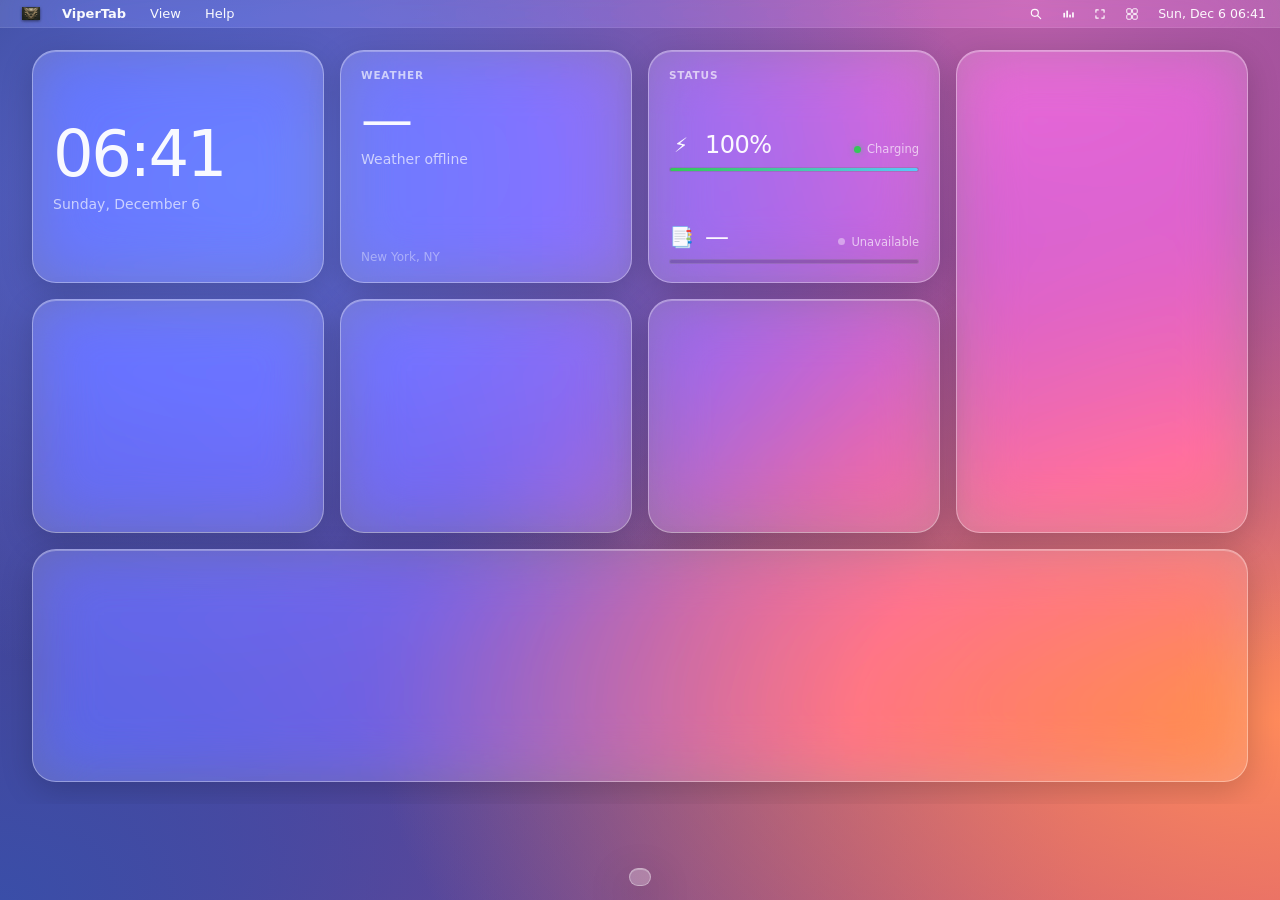
==== commit 752226b3: "Zen Visualizer: extract from Main's visualizer widget into a Zen-edition-only menu-bar button. Remov" ====
--- a/newtab.html
+++ b/newtab.html
@@ -22,6 +22,14 @@
             <button class="menu-icon" id="search-btn" title="Spotlight (press /)">
                 <svg viewBox="0 0 24 24" width="14" height="14" aria-hidden="true">
                     <path fill="none" stroke="currentColor" stroke-width="2" stroke-linecap="round" d="M10 4a6 6 0 1 0 0 12 6 6 0 0 0 0-12zm0 0v0m4.5 10.5L20 20"/>
+                </svg>
+            </button>
+            <button class="menu-icon menu-zen-viz" id="zen-viz-btn" title="Zen Visualizer mode (Esc to exit)">
+                <svg viewBox="0 0 24 24" width="14" height="14" aria-hidden="true">
+                    <rect x="4"  y="10" width="3" height="8"  rx="1" fill="currentColor"/>
+                    <rect x="9"  y="6"  width="3" height="12" rx="1" fill="currentColor"/>
+                    <rect x="14" y="13" width="3" height="5"  rx="1" fill="currentColor"/>
+                    <rect x="19" y="9"  width="3" height="9"  rx="1" fill="currentColor"/>
                 </svg>
             </button>
             <button class="menu-icon menu-fullscreen" id="fullscreen-btn" title="Toggle fullscreen (Esc to exit)">
--- a/style.css
+++ b/style.css
@@ -206,6 +206,10 @@
 /* Fullscreen button — Zen edition only */
 .menu-fullscreen { display: none; }
 [data-edition="zen"] .menu-fullscreen { display: flex; }
+
+/* Zen Visualizer button — Zen edition only */
+.menu-zen-viz { display: none; }
+[data-edition="zen"] .menu-zen-viz { display: flex; }
 
 /* Multi-theme seg-toggle wrapping */
 .seg-toggle-wrap { flex-wrap: wrap; gap: 2px; }
@@ -869,19 +873,31 @@
 .ac-pin    { fill: var(--text); opacity: 0.92; }
 .ac-center { fill: var(--accent, #c9a36b); }
 
-/* Zen edition: huge centered analog clock */
+/* Zen edition: analog clock fills slot 4 without overflowing into slot 7 */
+[data-edition="zen"] [data-slot="slot4"] .clock-widget {
+    height: 100%;
+    align-items: center;
+    justify-content: center;
+    gap: 18px;
+    padding: 12px 8px;
+}
 [data-edition="zen"] [data-slot="slot4"] .analog-clock {
-    width: min(80vh, 80vw, 720px);
-    height: min(80vh, 80vw, 720px);
-    max-width: none;
-    margin: 0 auto;
-}
-[data-edition="zen"] [data-slot="slot4"] .clock-widget {
-    align-items: center;
-    justify-content: center;
+    /* Take whatever vertical space is left after the date underneath, but
+       keep a 1:1 aspect ratio so the face stays circular. The flex shrink
+       + min-height: 0 lets the SVG yield to the container instead of
+       bleeding into the slot below. */
+    flex: 1 1 0;
+    min-height: 0;
+    height: auto;
+    width: auto;
+    max-width: 100%;
+    max-height: 100%;
+    aspect-ratio: 1 / 1;
+    margin: 0;
 }
 [data-edition="zen"] [data-slot="slot4"] .analog-clock + .widget-date {
-    margin-top: 28px;
+    flex: 0 0 auto;
+    margin-top: 0;
     text-align: center;
 }
 
@@ -1015,6 +1031,92 @@
 /* === Visualizer === */
 .visualizer-widget {
     min-height: 0;
+}
+
+/* Zen mode — visualizer takes over the entire viewport */
+body.viz-stage-mode .menu-bar,
+body.viz-stage-mode .dock,
+body.viz-stage-mode .update-banner-stack,
+body.viz-stage-mode .settings-overlay,
+body.viz-stage-mode .spotlight-overlay,
+body.viz-stage-mode .info-overlay,
+body.viz-stage-mode .dropdown-menu,
+body.viz-stage-mode .desktop > .widget-grid > .widget:not(.viz-stage-active),
+body.viz-stage-mode .wallpaper {
+    display: none !important;
+}
+body.viz-stage-mode { background: #000; }
+body.viz-stage-mode .desktop {
+    inset: 0 !important;
+    padding: 0 !important;
+    overflow: hidden;
+}
+body.viz-stage-mode .widget-grid {
+    grid-template-columns: 1fr !important;
+    grid-template-rows: 1fr !important;
+    grid-template-areas: "stage" !important;
+    gap: 0 !important;
+    height: 100% !important;
+}
+.visualizer-widget.viz-stage-active {
+    grid-area: stage !important;
+    background: #000 !important;
+    border: none !important;
+    border-radius: 0 !important;
+    padding: 0 !important;
+    box-shadow: none !important;
+}
+.visualizer-widget.viz-stage-active .viz-canvas {
+    width: 100% !important;
+    height: 100% !important;
+    border: none !important;
+    border-radius: 0 !important;
+    background: transparent !important;
+}
+
+/* Floating widget label + status bar in stage mode */
+.visualizer-widget.viz-stage-active .widget-label {
+    position: fixed;
+    top: 24px;
+    left: 50%;
+    transform: translateX(-50%);
+    background: rgba(0, 0, 0, 0.6);
+    backdrop-filter: blur(28px) saturate(180%);
+    -webkit-backdrop-filter: blur(28px) saturate(180%);
+    padding: 9px 16px;
+    border-radius: 14px;
+    border: 1px solid rgba(255, 255, 255, 0.12);
+    margin: 0 !important;
+    z-index: 251;
+    transition: opacity 0.4s ease, transform 0.4s ease;
+}
+.visualizer-widget.viz-stage-active .viz-status {
+    position: fixed;
+    bottom: 24px;
+    left: 50%;
+    transform: translateX(-50%);
+    background: rgba(0, 0, 0, 0.55);
+    backdrop-filter: blur(20px);
+    padding: 6px 14px;
+    border-radius: 10px;
+    border: 1px solid rgba(255, 255, 255, 0.08);
+    margin: 0;
+    z-index: 251;
+    font-size: 12px;
+    transition: opacity 0.4s ease, transform 0.4s ease;
+}
+
+/* Idle state — fade controls out after 2s of no mouse movement */
+body.viz-stage-mode.viz-stage-idle { cursor: none; }
+body.viz-stage-mode.viz-stage-idle .visualizer-widget.viz-stage-active .widget-label {
+    opacity: 0;
+    transform: translateX(-50%) translateY(-12px);
+    pointer-events: none;
+}
+body.viz-stage-mode.viz-stage-idle .visualizer-widget.viz-stage-active .viz-status {
+    opacity: 0;
+    transform: translateX(-50%) translateY(12px);
+    pointer-events: none;
 }
 .viz-controls {
     display: flex;
